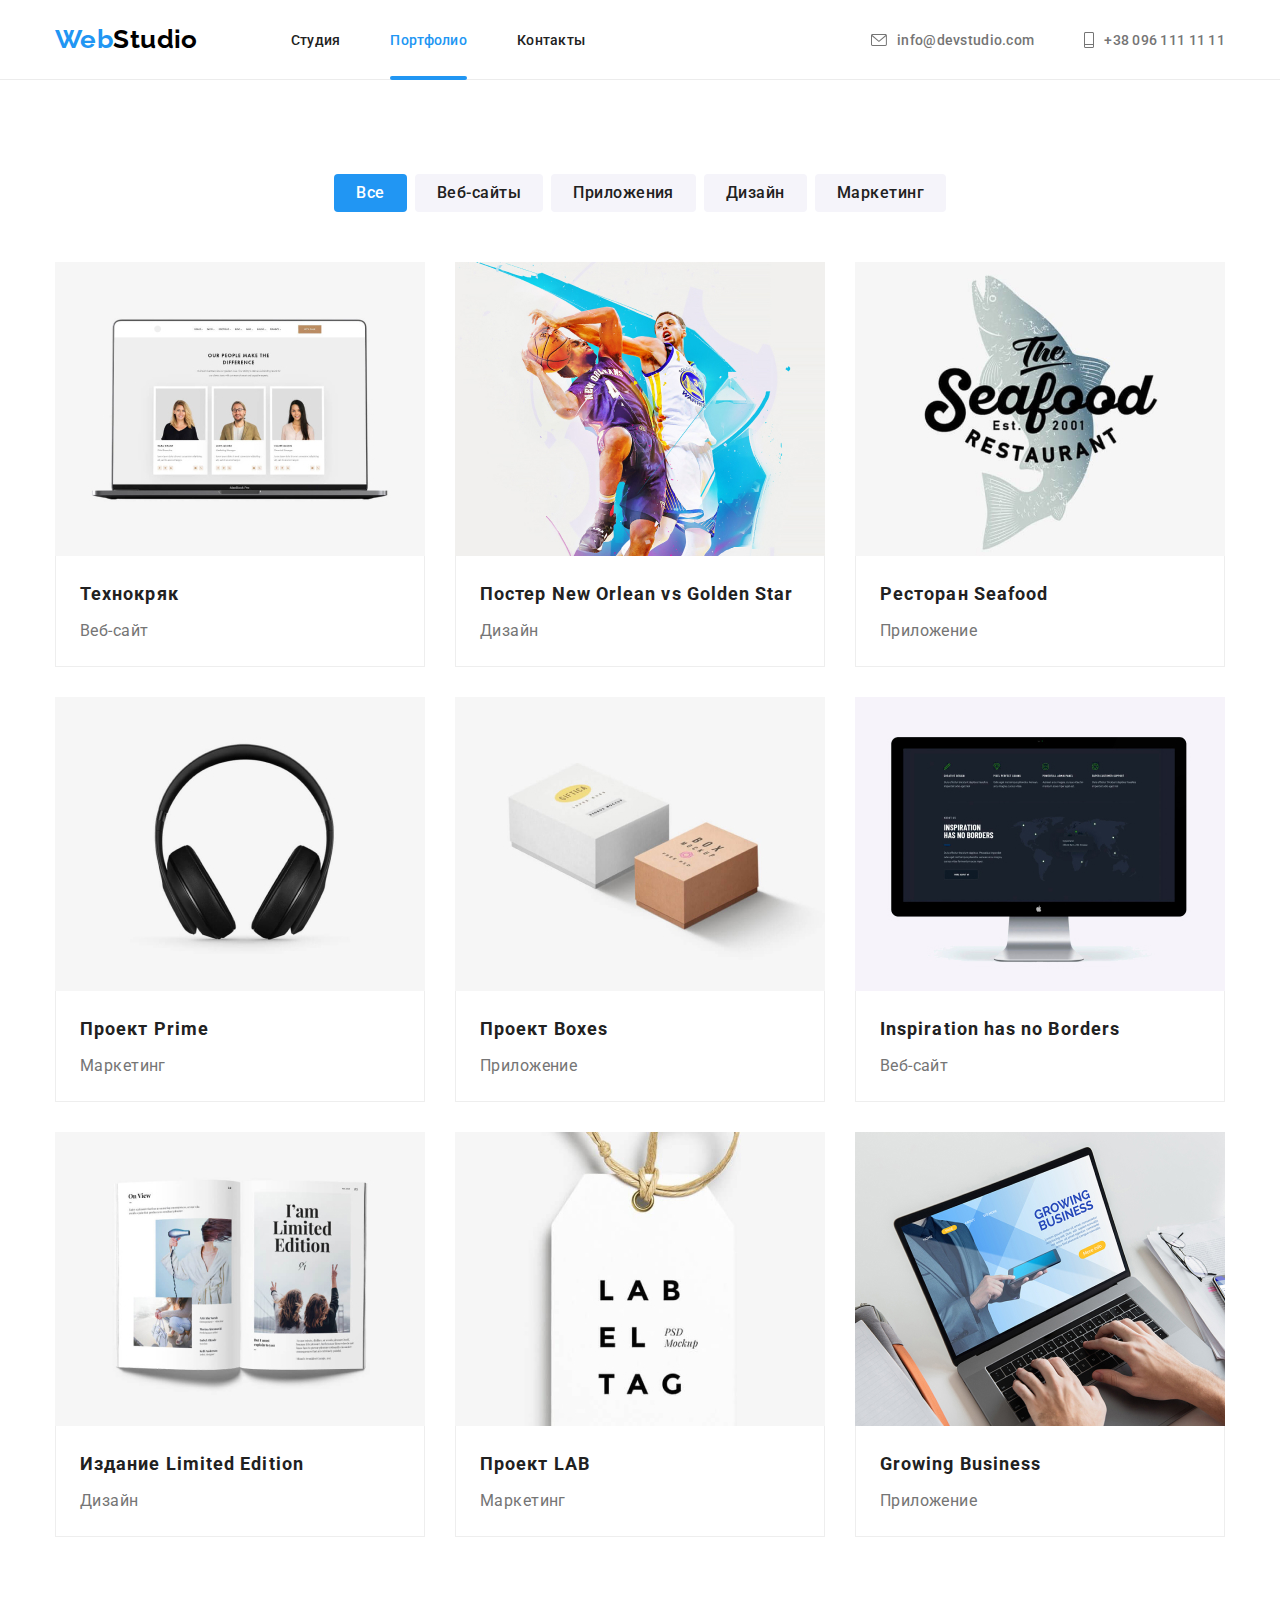
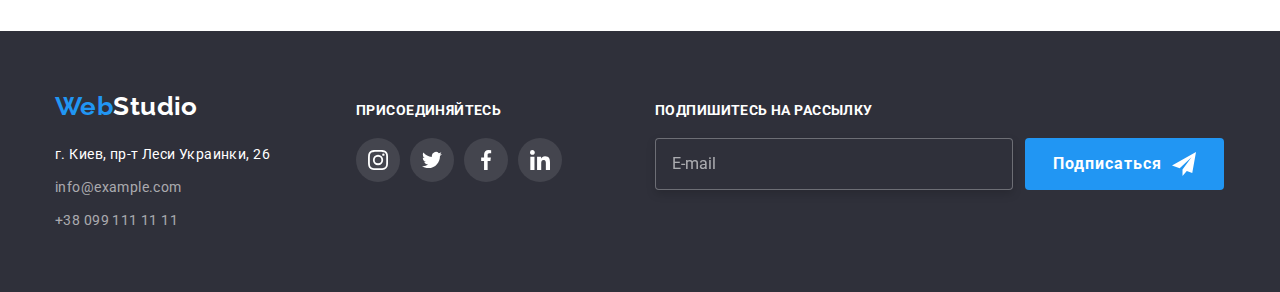
==== portfolio.html @ 7dca4e3a "основа ДЗ №8" ====
<!DOCTYPE html>
<html lang="ru">
  <head>
    <meta charset="UTF-8" />
    <meta name="viewport" content="width=device-width, initial-scale=1.0" />
    <title>Portfolio</title>
    <link rel="preconnect" href="https://fonts.gstatic.com" />
    <link
      href="https://fonts.googleapis.com/css2?family=Raleway:wght@700&family=Roboto:wght@400;500;700;900&display=swap"
      rel="stylesheet"
    />
    <link
      rel="stylesheet"
      href="https://cdnjs.cloudflare.com/ajax/libs/modern-normalize/1.0.0/modern-normalize.min.css"
    />
    <link rel="stylesheet" href="./css/portfolio.min.css" />
  </head>
  <body>
    <header class="header">
      <div class="container">
        <nav class="header__nav">
          <a href="./index.html" lang="en" class="logo header__logo">
            <span class="logo--accent">Web</span>Studio</a
          >

          <ul class="site-nav">
            <li class="site-nav__item">
              <a href="./index.html" class="site-nav__link">Студия</a>
            </li>
            <li class="site-nav__item">
              <a
                href="./portfolio.html"
                class="site-nav__link site-nav__link--active"
                >Портфолио</a
              >
            </li>
            <li class="site-nav__item">
              <a href="" class="site-nav__link">Контакты</a>
            </li>
          </ul>
        </nav>

        <ul class="auth-nav">
          <li class="auth-nav__item">
            <a href="mailto:info@devstudio.com" class="auth-nav__link">
              <svg
                width="16"
                height="12"
                class="header__icon"
                aria-label="envelope"
              >
                <use href="./icons/sprite.svg#envelope"></use>
              </svg>
              info@devstudio.com</a
            >
          </li>
          <li class="auth-nav__item">
            <a href="tel:+380961111111" class="auth-nav__link"
              ><svg
                width="10"
                height="16"
                class="header__icon"
                aria-label="smartphone"
              >
                <use href="./icons/sprite.svg#smartphone"></use>
              </svg>
              +38 096 111 11 11</a
            >
          </li>
        </ul>
      </div>
    </header>

    <main>
      <section class="section">
        <div class="container">
          <ul class="btn-filter__list">
            <li class="btn-filter__item">
              <button type="button" class="btn btn-filter btn--active">
                Все
              </button>
            </li>
            <li class="btn-filter__item">
              <button type="button" class="btn btn-filter">Веб-сайты</button>
            </li>
            <li class="btn-filter__item">
              <button type="button" class="btn btn-filter">Приложения</button>
            </li>
            <li class="btn-filter__item">
              <button type="button" class="btn btn-filter">Дизайн</button>
            </li>
            <li class="btn-filter__item">
              <button type="button" class="btn btn-filter">Маркетинг</button>
            </li>
          </ul>

          <h1 class="visually-hidden">Портфолио</h1>

          <ul class="card__list">
            <li class="card__item">
              <a href="" class="card__link">
                <div class="card__img">
                  <img
                    src="./images/project1.jpg"
                    alt="проект технокряк"
                    width="370"
                    height="294"
                  />
                  <p class="card__overlay">
                    Технокряк это современная площадка распространения
                    коронавируса. Компании используют эту платформу для
                    цифрового шпионажа и атак на защищённые сервера конкурентов.
                  </p>
                </div>
                <div class="card__content">
                  <h2 class="project-title">Технокряк</h2>
                  <p class="project-subtitle">Веб-сайт</p>
                </div>
              </a>
            </li>
            <li class="card__item">
              <a href="" class="card__link">
                <div class="card__img">
                  <img
                    src="./images/project2.jpg"
                    alt="проект Постер New Orlean vs Golden Star"
                    width="370"
                    height="294"
                  />
                  <p class="card__overlay">
                    Технокряк это современная площадка распространения
                    коронавируса. Компании используют эту платформу для
                    цифрового шпионажа и атак на защищённые сервера конкурентов.
                  </p>
                </div>
                <div class="card__content">
                  <h2 class="project-title">
                    Постер New Orlean vs Golden Star
                  </h2>
                  <p class="project-subtitle">Дизайн</p>
                </div>
              </a>
            </li>
            <li class="card__item">
              <a href="" class="card__link">
                <div class="card__img">
                  <img
                    src="./images/project3.jpg"
                    alt="проект Ресторан Seafood"
                    width="370"
                    height="294"
                  />
                  <p class="card__overlay">
                    Технокряк это современная площадка распространения
                    коронавируса. Компании используют эту платформу для
                    цифрового шпионажа и атак на защищённые сервера конкурентов.
                  </p>
                </div>
                <div class="card__content">
                  <h2 class="project-title">Ресторан Seafood</h2>
                  <p class="project-subtitle">Приложение</p>
                </div>
              </a>
            </li>
            <li class="card__item">
              <a href="" class="card__link">
                <div class="card__img">
                  <img
                    src="./images/project4.jpg"
                    alt="проект Проект Prime"
                    width="370"
                    height="294"
                  />
                  <p class="card__overlay">
                    Технокряк это современная площадка распространения
                    коронавируса. Компании используют эту платформу для
                    цифрового шпионажа и атак на защищённые сервера конкурентов.
                  </p>
                </div>
                <div class="card__content">
                  <h2 class="project-title">Проект Prime</h2>
                  <p class="project-subtitle">Маркетинг</p>
                </div>
              </a>
            </li>
            <li class="card__item">
              <a href="" class="card__link">
                <div class="card__img">
                  <img
                    src="./images/project5.jpg"
                    alt="проект Проект Boxes"
                    width="370"
                    height="294"
                  />
                  <p class="card__overlay">
                    Технокряк это современная площадка распространения
                    коронавируса. Компании используют эту платформу для
                    цифрового шпионажа и атак на защищённые сервера конкурентов.
                  </p>
                </div>
                <div class="card__content">
                  <h2 class="project-title">Проект Boxes</h2>
                  <p class="project-subtitle">Приложение</p>
                </div>
              </a>
            </li>
            <li class="card__item">
              <a href="" class="card__link">
                <div class="card__img">
                  <img
                    src="./images/project6.jpg"
                    alt="проект Inspiration has no Borders"
                    width="370"
                    height="294"
                  />
                  <p class="card__overlay">
                    Технокряк это современная площадка распространения
                    коронавируса. Компании используют эту платформу для
                    цифрового шпионажа и атак на защищённые сервера конкурентов.
                  </p>
                </div>
                <div class="card__content">
                  <h2 class="project-title">Inspiration has no Borders</h2>
                  <p class="project-subtitle">Веб-сайт</p>
                </div>
              </a>
            </li>
            <li class="card__item">
              <a href="" class="card__link">
                <div class="card__img">
                  <img
                    src="./images/project7.jpg"
                    alt="проект Издание Limited Edition"
                    width="370"
                    height="294"
                  />
                  <p class="card__overlay">
                    Технокряк это современная площадка распространения
                    коронавируса. Компании используют эту платформу для
                    цифрового шпионажа и атак на защищённые сервера конкурентов.
                  </p>
                </div>
                <div class="card__content">
                  <h2 class="project-title">Издание Limited Edition</h2>
                  <p class="project-subtitle">Дизайн</p>
                </div>
              </a>
            </li>
            <li class="card__item">
              <a href="" class="card__link">
                <div class="card__img">
                  <img
                    src="./images/project8.jpg"
                    alt="проект Проект LAB"
                    width="370"
                    height="294"
                  />
                  <p class="card__overlay">
                    Технокряк это современная площадка распространения
                    коронавируса. Компании используют эту платформу для
                    цифрового шпионажа и атак на защищённые сервера конкурентов.
                  </p>
                </div>
                <div class="card__content">
                  <h2 class="project-title">Проект LAB</h2>
                  <p class="project-subtitle">Маркетинг</p>
                </div>
              </a>
            </li>
            <li class="card__item">
              <a href="" class="card__link">
                <div class="card__img">
                  <img
                    src="./images/project9.jpg"
                    alt="проект Growing Business"
                    width="370"
                    height="294"
                  />
                  <p class="card__overlay">
                    Технокряк это современная площадка распространения
                    коронавируса. Компании используют эту платформу для
                    цифрового шпионажа и атак на защищённые сервера конкурентов.
                  </p>
                </div>
                <div class="card__content">
                  <h2 class="project-title">Growing Business</h2>
                  <p class="project-subtitle">Приложение</p>
                </div>
              </a>
            </li>
          </ul>
        </div>
      </section>
    </main>

    <footer class="footer">
      <div class="container">
        <div class="footer__address">
          <a href="./index.html" class="logo footer__logo"
            ><span class="logo--accent">Web</span>Studio</a
          >

          <address class="address">
            <ul class="address__list">
              <li class="address__item">
                <a
                  href="https://goo.gl/maps/oSqtVdrNRLuUKtEEA"
                  class="address__link"
                >
                  г. Киев, пр-т Леси Украинки, 26
                </a>
              </li>
              <li class="address__item">
                <a href="mailto:info@example.com" class="contact__link"
                  >info@example.com</a
                >
              </li>
              <li class="address__item">
                <a href="tel:+380991111111" class="contact__link"
                  >+38 099 111 11 11</a
                >
              </li>
            </ul>
          </address>
        </div>

        <div class="footer__social">
          <b class="social__title">присоединяйтесь</b>
          <ul class="social">
            <li class="social__item">
              <a href="" class="social__link">
                <svg
                  class="social__icon"
                  width="20"
                  height="20"
                  aria-label="instagram"
                >
                  <use href="./icons/sprite.svg#instagram"></use>
                </svg>
              </a>
            </li>
            <li class="social__item">
              <a href="" class="social__link">
                <svg
                  class="social__icon"
                  width="20"
                  height="20"
                  aria-label="twitter"
                >
                  <use href="./icons/sprite.svg#twitter"></use>
                </svg>
              </a>
            </li>
            <li class="social__item">
              <a href="" class="social__link">
                <svg
                  class="social__icon"
                  width="20"
                  height="20"
                  aria-label="facebook"
                >
                  <use href="./icons/sprite.svg#facebook"></use>
                </svg>
              </a>
            </li>
            <li class="social__item">
              <a href="" class="social__link">
                <svg
                  class="social__icon"
                  width="20"
                  height="20"
                  aria-label="linkedin"
                >
                  <use href="./icons/sprite.svg#linkedin"></use>
                </svg>
              </a>
            </li>
          </ul>
        </div>

        <div class="subscribe">
          <b class="social__title">подпишитесь на рассылку</b>
          <form class="subscribe__form">
            <input
              type="text"
              name="email"
              placeholder="E-mail"
              class="subscribe__input"
            />
            <button type="submit" class="btn subscribe__btn">
              Подписаться
              <svg
                class="send-icon"
                width="24"
                height="24"
                aria-label="subscribe-button"
              >
                <use href="./icons/sprite.svg#send"></use>
              </svg>
            </button>
          </form>
        </div>
      </div>
    </footer>
  </body>
</html>
---- css/portfolio.min.css ----
:root{--primary-text-color: #212121;--secondary-text-color: #757575;--accent-color: #2196f3;--primary-bg-color: #ffffff;--secondary-bg-color: rgb(47, 48, 58);--secondary-bg-color-opas: rgba(47, 48, 58, 0.8);--third-bg-color: #f5f4fa;--icon-color: #afb1b8;--timing-function: cubic-bezier(0.4, 0, 0.2, 1);--main-font: "Roboto", sans-serif;--secondary-font: "Raleway", sans-serif}.visually-hidden{position:absolute;width:1px;height:1px;margin:-1px;border:0;padding:0;white-space:nowrap;-webkit-clip-path:inset(100%);clip-path:inset(100%);clip:rect(0 0 0 0);overflow:hidden}*,*::before,*::after{-webkit-box-sizing:border-box;box-sizing:border-box}h1,h2,h3,h4,h5,h6,ul,ol,li,p,img,a,button,input,textarea{margin:0;padding:0}a{text-decoration:none;color:var(--primary-text-color)}ul,ol{list-style:none}img{display:block;max-width:100%;height:auto}body{padding-top:80px;background-color:var(--primary-bg-color);color:var(--primary-text-color);font-family:var(--main-font);font-size:14px;font-weight:500;line-height:16px;letter-spacing:0.03em}.container{width:1200px;margin:0 auto;padding:0 15px}.header{position:fixed;top:0;left:0;width:100%;background-color:var(--primary-bg-color);z-index:1}.header::before{position:absolute;content:"";bottom:0;left:0;width:100%;height:1px;background-color:#ececec}.header .container{display:-webkit-box;display:-ms-flexbox;display:flex;-webkit-box-align:center;-ms-flex-align:center;align-items:center}.header__nav{display:-webkit-box;display:-ms-flexbox;display:flex;-webkit-box-align:center;-ms-flex-align:center;align-items:center}.header__icon{margin-right:10px;fill:currentColor}.site-nav{display:-webkit-box;display:-ms-flexbox;display:flex;letter-spacing:0.02em}.site-nav__item:not(:last-child){margin-right:50px}.site-nav__link{display:block;padding-top:32px;padding-bottom:32px;-webkit-transition:color 250ms var(--timing-function);transition:color 250ms var(--timing-function)}.site-nav__link--active{position:relative;color:var(--accent-color)}.site-nav__link--active::after{content:"";position:absolute;bottom:0;left:0;width:100%;height:4px;border-radius:2px;background-color:var(--accent-color)}.site-nav__link:hover,.site-nav__link:focus{color:var(--accent-color)}.auth-nav{display:-webkit-box;display:-ms-flexbox;display:flex;margin-left:auto;letter-spacing:0.02em}.auth-nav__item:not(:last-child){margin-right:50px}.auth-nav__link{display:-webkit-box;display:-ms-flexbox;display:flex;-webkit-box-align:center;-ms-flex-align:center;align-items:center;padding-top:32px;padding-bottom:32px;color:var(--secondary-text-color);-webkit-transition:color 250ms var(--timing-function);transition:color 250ms var(--timing-function)}.auth-nav__link:hover,.auth-nav__link:focus{color:var(--accent-color)}.card__list{display:-webkit-box;display:-ms-flexbox;display:flex;-ms-flex-wrap:wrap;flex-wrap:wrap;margin-top:-30px;margin-left:-30px}.card__item{-ms-flex-preferred-size:calc((100% / 3 - 30px));flex-basis:calc((100% / 3 - 30px));margin-top:30px;margin-left:30px}.card__link{display:block;-webkit-transition-property:opacity, -webkit-box-shadow, -webkit-transform;transition-property:opacity, -webkit-box-shadow, -webkit-transform;transition-property:box-shadow, transform, opacity;transition-property:box-shadow, transform, opacity, -webkit-box-shadow, -webkit-transform;-webkit-transition-duration:250ms;transition-duration:250ms;-webkit-transition-timing-function:var(--timing-function);transition-timing-function:var(--timing-function)}.card__link:hover .card__overlay,.card__link:focus .card__overlay{-webkit-box-shadow:0px 1px 1px rgba(0,0,0,0.12),0px 4px 4px rgba(0,0,0,0.06),1px 4px 6px rgba(0,0,0,0.16);box-shadow:0px 1px 1px rgba(0,0,0,0.12),0px 4px 4px rgba(0,0,0,0.06),1px 4px 6px rgba(0,0,0,0.16);opacity:1;-webkit-transform:translateY(0);transform:translateY(0)}.card__img{position:relative;overflow:hidden}.card__overlay{position:absolute;top:0;left:0;width:100%;height:100%;padding:63px 24px;font-size:18px;font-weight:400;line-height:28px;letter-spacing:0.03em;color:var(--primary-bg-color);background-color:rgba(33,150,243,0.9);opacity:0;-webkit-transform:translateY(100%);transform:translateY(100%);-webkit-transition-property:opacity, -webkit-transform;transition-property:opacity, -webkit-transform;transition-property:transform, opacity;transition-property:transform, opacity, -webkit-transform;-webkit-transition-duration:250ms;transition-duration:250ms;-webkit-transition-timing-function:var(--timing-function);transition-timing-function:var(--timing-function)}.card__content{padding:20px 24px;border-right:1px solid #eeeeee;border-bottom:1px solid #eeeeee;border-left:1px solid #eeeeee}.project-title{margin-bottom:4px;font-size:18px;font-weight:700;line-height:36px;letter-spacing:0.06em}.project-subtitle{font-size:16px;font-weight:400;line-height:30px;color:var(--secondary-text-color)}.footer{padding:60px 0;background-color:var(--secondary-bg-color)}.footer .container{display:-webkit-box;display:-ms-flexbox;display:flex;-webkit-box-align:baseline;-ms-flex-align:baseline;align-items:baseline}.footer__address{width:231px;margin-right:70px}.footer__social{width:206px;margin-right:93px}.address{font-style:inherit;font-size:14px;font-weight:400;line-height:24px;letter-spacing:0.03em}.address__item:not(:last-child){margin-bottom:9px}.address__link:first-child{color:var(--primary-bg-color);-webkit-transition:color 250ms var(--timing-function);transition:color 250ms var(--timing-function)}.address__link:hover,.address__link:focus{color:var(--accent-color)}.contact__link{color:rgba(255,255,255,0.6);-webkit-transition-property:color 250ms var(--timing-function);transition-property:color 250ms var(--timing-function)}.contact__link:hover,.contact__link:focus{color:var(--accent-color)}.subscribe__form{display:-webkit-box;display:-ms-flexbox;display:flex}.subscribe__input{width:358px;padding:15px 16px;margin-right:12px;border-radius:4px;color:rgba(255,255,255,0.6);background-color:var(--secondary-bg-color);border:1px solid rgba(255,255,255,0.3);-webkit-filter:drop-shadow(0px 4px 4px rgba(0,0,0,0.15));filter:drop-shadow(0px 4px 4px rgba(0,0,0,0.15));font-size:16px;font-weight:400;line-height:20px}.subscribe__input::-webkit-input-placeholder{color:rgba(255,255,255,0.6)}.subscribe__input:-ms-input-placeholder{color:rgba(255,255,255,0.6)}.subscribe__input::-ms-input-placeholder{color:rgba(255,255,255,0.6)}.subscribe__input::placeholder{color:rgba(255,255,255,0.6)}.subscribe__input:focus{border:1px solid var(--accent-color)}.subscribe__btn .send-icon{margin-left:10px;fill:var(--primary-bg-color)}.logo{padding-top:24px;padding-bottom:25px;color:#000000;font-family:var(--secondary-font);font-size:26px;font-weight:700;line-height:31px}.logo--accent{color:var(--accent-color)}.header__logo{margin-right:93px}.footer__logo{display:inline-block;padding-top:0;padding-bottom:0;margin-bottom:20px;color:var(--primary-bg-color)}.section{padding-top:94px;padding-bottom:94px}.section:nth-child(2){padding-bottom:0}.btn{min-width:73px;padding:10px 32px;border:none;border-radius:4px;color:var(--primary-bg-color);background-color:var(--accent-color);font-family:inherit;font-size:16px;font-weight:700;line-height:30px;letter-spacing:0.06em;text-align:center;cursor:pointer}.btn-filter{text-decoration:none;padding:6px 22px;color:var(--primary-text-color);background-color:var(--third-bg-color);font-size:16px;font-weight:500;line-height:26px;letter-spacing:0.03em;-webkit-transition:color 250ms var(--timing-function),background-color 250ms var(--timing-function);transition:color 250ms var(--timing-function),background-color 250ms var(--timing-function)}.btn-filter__list{display:-webkit-box;display:-ms-flexbox;display:flex;-webkit-box-pack:center;-ms-flex-pack:center;justify-content:center;-webkit-box-align:center;-ms-flex-align:center;align-items:center;margin-bottom:50px}.btn-filter__item:not(:last-child){margin-right:8px}.btn:hover,.btn:focus{background-color:var(--accent-color);color:var(--primary-bg-color);-webkit-box-shadow:0px 3px 1px rgba(0,0,0,0.1),0px 1px 2px rgba(0,0,0,0.08),0px 2px 2px rgba(0,0,0,0.12);box-shadow:0px 3px 1px rgba(0,0,0,0.1),0px 1px 2px rgba(0,0,0,0.08),0px 2px 2px rgba(0,0,0,0.12);-webkit-transition:color 250ms var(--timing-function),background-color 250ms var(--timing-function),-webkit-box-shadow 250ms var(--timing-function);transition:color 250ms var(--timing-function),background-color 250ms var(--timing-function),-webkit-box-shadow 250ms var(--timing-function);transition:color 250ms var(--timing-function),background-color 250ms var(--timing-function),box-shadow 250ms var(--timing-function);transition:color 250ms var(--timing-function),background-color 250ms var(--timing-function),box-shadow 250ms var(--timing-function),-webkit-box-shadow 250ms var(--timing-function)}.btn--active{background-color:var(--accent-color);color:var(--primary-bg-color)}.subscribe__btn{display:-webkit-box;display:-ms-flexbox;display:flex;-webkit-box-align:center;-ms-flex-align:center;align-items:center;padding:10px 28px}.social{display:-webkit-box;display:-ms-flexbox;display:flex;-webkit-box-pack:justify;-ms-flex-pack:justify;justify-content:space-between}.social__title{display:inline-block;margin-bottom:20px;color:var(--primary-bg-color);text-transform:uppercase}.social__link{display:-webkit-box;display:-ms-flexbox;display:flex;-webkit-box-pack:center;-ms-flex-pack:center;justify-content:center;-webkit-box-align:center;-ms-flex-align:center;align-items:center;width:44px;height:44px;border-radius:50%;color:var(--icon-color);-webkit-transition:color 250ms var(--timing-function),background-color 250ms var(--timing-function);transition:color 250ms var(--timing-function),background-color 250ms var(--timing-function)}.footer .social__link{background-color:rgba(255,255,255,0.1);color:var(--primary-bg-color)}.social__link:hover,.social__link:focus{background-color:var(--accent-color);color:var(--primary-bg-color);cursor:pointer}.social__icon{fill:currentColor}.section__title{margin-bottom:50px;font-size:36px;font-weight:700;line-height:42px;text-align:center}
/*# sourceMappingURL=portfolio.min.css.map */
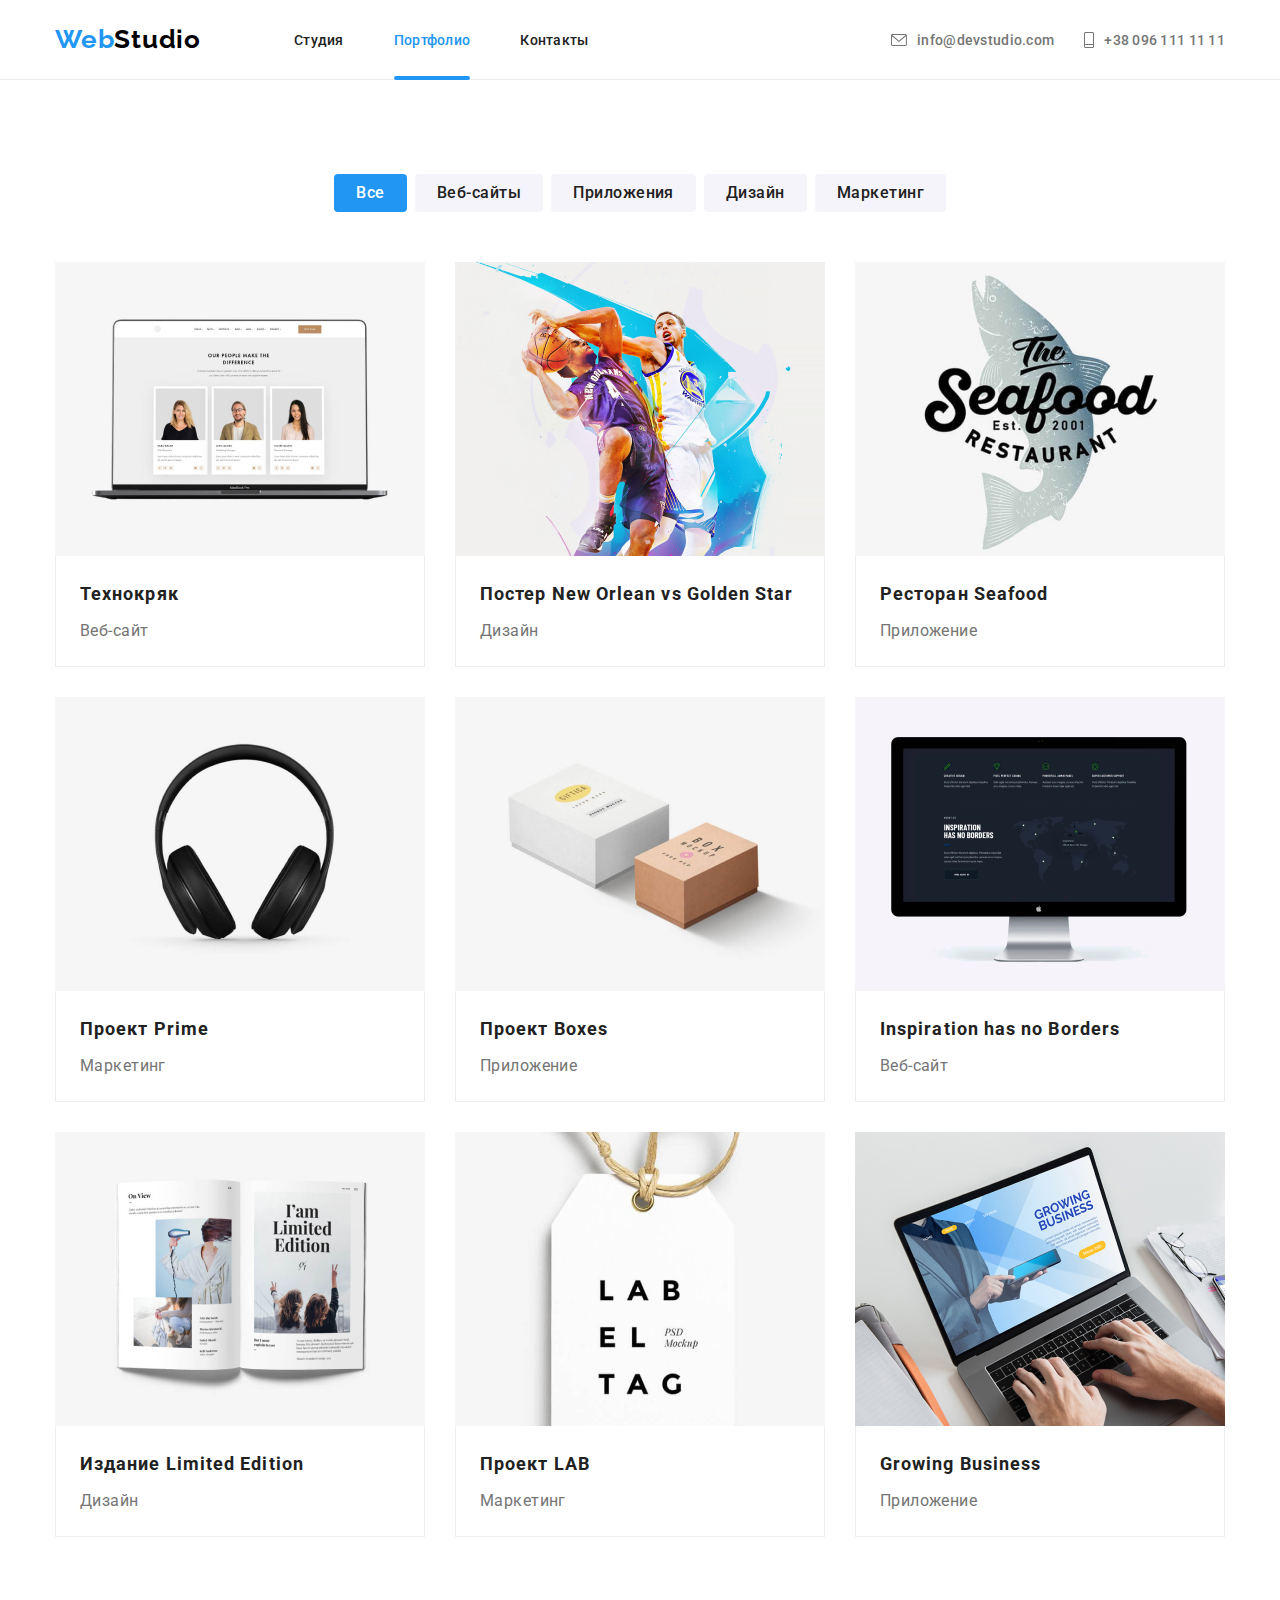
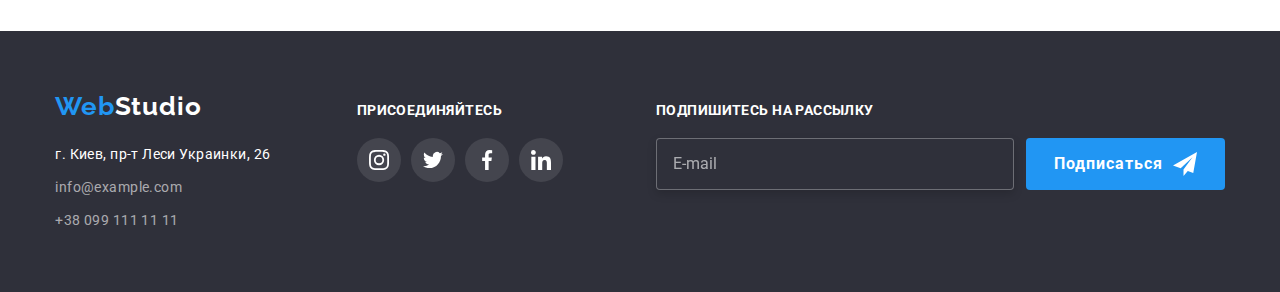
==== commit 41f0ec60: "cards: mobile, tablet" ====
--- a/portfolio.html
+++ b/portfolio.html
@@ -22,52 +22,73 @@
           <a href="./index.html" lang="en" class="logo header__logo">
             <span class="logo--accent">Web</span>Studio</a
           >
-
-          <ul class="site-nav">
-            <li class="site-nav__item">
-              <a href="./index.html" class="site-nav__link">Студия</a>
-            </li>
-            <li class="site-nav__item">
-              <a
-                href="./portfolio.html"
-                class="site-nav__link site-nav__link--active"
-                >Портфолио</a
-              >
-            </li>
-            <li class="site-nav__item">
-              <a href="" class="site-nav__link">Контакты</a>
-            </li>
-          </ul>
+          <button
+            type="button"
+            class="menu-button"
+            aria-expanded="false"
+            aria-controls="menu-container"
+            data-menu-button
+          >
+            <svg
+              width="40"
+              height="40"
+              aria-label="переключатель мобильного меню"
+            >
+              <use
+                class="icon-menu-close"
+                href="./icons/sprite.svg#close-menu"
+              ></use>
+              <use class="icon-menu" href="./icons/sprite.svg#menu"></use>
+            </svg>
+          </button>
+
+          <div class="menu-container" id="menu-container" data-menu>
+            <ul class="site-nav">
+              <li class="site-nav__item">
+                <a href="./index.html" class="site-nav__link">Студия</a>
+              </li>
+              <li class="site-nav__item">
+                <a
+                  href="./portfolio.html"
+                  class="site-nav__link site-nav__link--active"
+                  >Портфолио</a
+                >
+              </li>
+              <li class="site-nav__item">
+                <a href="" class="site-nav__link">Контакты</a>
+              </li>
+            </ul>
+
+            <ul class="auth-nav">
+              <li class="auth-nav__item">
+                <a href="mailto:info@devstudio.com" class="auth-nav__link">
+                  <svg
+                    width="16"
+                    height="12"
+                    class="header__icon"
+                    aria-label="envelope"
+                  >
+                    <use href="./icons/sprite.svg#envelope"></use>
+                  </svg>
+                  info@devstudio.com</a
+                >
+              </li>
+              <li class="auth-nav__item">
+                <a href="tel:+380961111111" class="auth-nav__link"
+                  ><svg
+                    width="10"
+                    height="16"
+                    class="header__icon"
+                    aria-label="smartphone"
+                  >
+                    <use href="./icons/sprite.svg#smartphone"></use>
+                  </svg>
+                  +38 096 111 11 11</a
+                >
+              </li>
+            </ul>
+          </div>
         </nav>
-
-        <ul class="auth-nav">
-          <li class="auth-nav__item">
-            <a href="mailto:info@devstudio.com" class="auth-nav__link">
-              <svg
-                width="16"
-                height="12"
-                class="header__icon"
-                aria-label="envelope"
-              >
-                <use href="./icons/sprite.svg#envelope"></use>
-              </svg>
-              info@devstudio.com</a
-            >
-          </li>
-          <li class="auth-nav__item">
-            <a href="tel:+380961111111" class="auth-nav__link"
-              ><svg
-                width="10"
-                height="16"
-                class="header__icon"
-                aria-label="smartphone"
-              >
-                <use href="./icons/sprite.svg#smartphone"></use>
-              </svg>
-              +38 096 111 11 11</a
-            >
-          </li>
-        </ul>
       </div>
     </header>
 
@@ -103,18 +124,18 @@
                   <img
                     src="./images/project1.jpg"
                     alt="проект технокряк"
-                    width="370"
-                    height="294"
-                  />
-                  <p class="card__overlay">
-                    Технокряк это современная площадка распространения
-                    коронавируса. Компании используют эту платформу для
-                    цифрового шпионажа и атак на защищённые сервера конкурентов.
-                  </p>
-                </div>
-                <div class="card__content">
-                  <h2 class="project-title">Технокряк</h2>
-                  <p class="project-subtitle">Веб-сайт</p>
+                    width="450"
+                    height="294"
+                  />
+                  <p class="card__overlay">
+                    Технокряк это современная площадка распространения
+                    коронавируса. Компании используют эту платформу для
+                    цифрового шпионажа и атак на защищённые сервера конкурентов.
+                  </p>
+                </div>
+                <div class="card__content">
+                  <h2 class="card__title">Технокряк</h2>
+                  <p class="card__subtitle">Веб-сайт</p>
                 </div>
               </a>
             </li>
@@ -124,20 +145,18 @@
                   <img
                     src="./images/project2.jpg"
                     alt="проект Постер New Orlean vs Golden Star"
-                    width="370"
-                    height="294"
-                  />
-                  <p class="card__overlay">
-                    Технокряк это современная площадка распространения
-                    коронавируса. Компании используют эту платформу для
-                    цифрового шпионажа и атак на защищённые сервера конкурентов.
-                  </p>
-                </div>
-                <div class="card__content">
-                  <h2 class="project-title">
-                    Постер New Orlean vs Golden Star
-                  </h2>
-                  <p class="project-subtitle">Дизайн</p>
+                    width="450"
+                    height="294"
+                  />
+                  <p class="card__overlay">
+                    Технокряк это современная площадка распространения
+                    коронавируса. Компании используют эту платформу для
+                    цифрового шпионажа и атак на защищённые сервера конкурентов.
+                  </p>
+                </div>
+                <div class="card__content">
+                  <h2 class="card__title">Постер New Orlean vs Golden Star</h2>
+                  <p class="card__subtitle">Дизайн</p>
                 </div>
               </a>
             </li>
@@ -147,18 +166,18 @@
                   <img
                     src="./images/project3.jpg"
                     alt="проект Ресторан Seafood"
-                    width="370"
-                    height="294"
-                  />
-                  <p class="card__overlay">
-                    Технокряк это современная площадка распространения
-                    коронавируса. Компании используют эту платформу для
-                    цифрового шпионажа и атак на защищённые сервера конкурентов.
-                  </p>
-                </div>
-                <div class="card__content">
-                  <h2 class="project-title">Ресторан Seafood</h2>
-                  <p class="project-subtitle">Приложение</p>
+                    width="450"
+                    height="294"
+                  />
+                  <p class="card__overlay">
+                    Технокряк это современная площадка распространения
+                    коронавируса. Компании используют эту платформу для
+                    цифрового шпионажа и атак на защищённые сервера конкурентов.
+                  </p>
+                </div>
+                <div class="card__content">
+                  <h2 class="card__title">Ресторан Seafood</h2>
+                  <p class="card__subtitle">Приложение</p>
                 </div>
               </a>
             </li>
@@ -168,18 +187,18 @@
                   <img
                     src="./images/project4.jpg"
                     alt="проект Проект Prime"
-                    width="370"
-                    height="294"
-                  />
-                  <p class="card__overlay">
-                    Технокряк это современная площадка распространения
-                    коронавируса. Компании используют эту платформу для
-                    цифрового шпионажа и атак на защищённые сервера конкурентов.
-                  </p>
-                </div>
-                <div class="card__content">
-                  <h2 class="project-title">Проект Prime</h2>
-                  <p class="project-subtitle">Маркетинг</p>
+                    width="450"
+                    height="294"
+                  />
+                  <p class="card__overlay">
+                    Технокряк это современная площадка распространения
+                    коронавируса. Компании используют эту платформу для
+                    цифрового шпионажа и атак на защищённые сервера конкурентов.
+                  </p>
+                </div>
+                <div class="card__content">
+                  <h2 class="card__title">Проект Prime</h2>
+                  <p class="card__subtitle">Маркетинг</p>
                 </div>
               </a>
             </li>
@@ -189,18 +208,18 @@
                   <img
                     src="./images/project5.jpg"
                     alt="проект Проект Boxes"
-                    width="370"
-                    height="294"
-                  />
-                  <p class="card__overlay">
-                    Технокряк это современная площадка распространения
-                    коронавируса. Компании используют эту платформу для
-                    цифрового шпионажа и атак на защищённые сервера конкурентов.
-                  </p>
-                </div>
-                <div class="card__content">
-                  <h2 class="project-title">Проект Boxes</h2>
-                  <p class="project-subtitle">Приложение</p>
+                    width="450"
+                    height="294"
+                  />
+                  <p class="card__overlay">
+                    Технокряк это современная площадка распространения
+                    коронавируса. Компании используют эту платформу для
+                    цифрового шпионажа и атак на защищённые сервера конкурентов.
+                  </p>
+                </div>
+                <div class="card__content">
+                  <h2 class="card__title">Проект Boxes</h2>
+                  <p class="card__subtitle">Приложение</p>
                 </div>
               </a>
             </li>
@@ -210,18 +229,18 @@
                   <img
                     src="./images/project6.jpg"
                     alt="проект Inspiration has no Borders"
-                    width="370"
-                    height="294"
-                  />
-                  <p class="card__overlay">
-                    Технокряк это современная площадка распространения
-                    коронавируса. Компании используют эту платформу для
-                    цифрового шпионажа и атак на защищённые сервера конкурентов.
-                  </p>
-                </div>
-                <div class="card__content">
-                  <h2 class="project-title">Inspiration has no Borders</h2>
-                  <p class="project-subtitle">Веб-сайт</p>
+                    width="450"
+                    height="294"
+                  />
+                  <p class="card__overlay">
+                    Технокряк это современная площадка распространения
+                    коронавируса. Компании используют эту платформу для
+                    цифрового шпионажа и атак на защищённые сервера конкурентов.
+                  </p>
+                </div>
+                <div class="card__content">
+                  <h2 class="card__title">Inspiration has no Borders</h2>
+                  <p class="card__subtitle">Веб-сайт</p>
                 </div>
               </a>
             </li>
@@ -231,18 +250,18 @@
                   <img
                     src="./images/project7.jpg"
                     alt="проект Издание Limited Edition"
-                    width="370"
-                    height="294"
-                  />
-                  <p class="card__overlay">
-                    Технокряк это современная площадка распространения
-                    коронавируса. Компании используют эту платформу для
-                    цифрового шпионажа и атак на защищённые сервера конкурентов.
-                  </p>
-                </div>
-                <div class="card__content">
-                  <h2 class="project-title">Издание Limited Edition</h2>
-                  <p class="project-subtitle">Дизайн</p>
+                    width="450"
+                    height="294"
+                  />
+                  <p class="card__overlay">
+                    Технокряк это современная площадка распространения
+                    коронавируса. Компании используют эту платформу для
+                    цифрового шпионажа и атак на защищённые сервера конкурентов.
+                  </p>
+                </div>
+                <div class="card__content">
+                  <h2 class="card__title">Издание Limited Edition</h2>
+                  <p class="card__subtitle">Дизайн</p>
                 </div>
               </a>
             </li>
@@ -252,18 +271,18 @@
                   <img
                     src="./images/project8.jpg"
                     alt="проект Проект LAB"
-                    width="370"
-                    height="294"
-                  />
-                  <p class="card__overlay">
-                    Технокряк это современная площадка распространения
-                    коронавируса. Компании используют эту платформу для
-                    цифрового шпионажа и атак на защищённые сервера конкурентов.
-                  </p>
-                </div>
-                <div class="card__content">
-                  <h2 class="project-title">Проект LAB</h2>
-                  <p class="project-subtitle">Маркетинг</p>
+                    width="450"
+                    height="294"
+                  />
+                  <p class="card__overlay">
+                    Технокряк это современная площадка распространения
+                    коронавируса. Компании используют эту платформу для
+                    цифрового шпионажа и атак на защищённые сервера конкурентов.
+                  </p>
+                </div>
+                <div class="card__content">
+                  <h2 class="card__title">Проект LAB</h2>
+                  <p class="card__subtitle">Маркетинг</p>
                 </div>
               </a>
             </li>
@@ -273,18 +292,18 @@
                   <img
                     src="./images/project9.jpg"
                     alt="проект Growing Business"
-                    width="370"
-                    height="294"
-                  />
-                  <p class="card__overlay">
-                    Технокряк это современная площадка распространения
-                    коронавируса. Компании используют эту платформу для
-                    цифрового шпионажа и атак на защищённые сервера конкурентов.
-                  </p>
-                </div>
-                <div class="card__content">
-                  <h2 class="project-title">Growing Business</h2>
-                  <p class="project-subtitle">Приложение</p>
+                    width="450"
+                    height="294"
+                  />
+                  <p class="card__overlay">
+                    Технокряк это современная площадка распространения
+                    коронавируса. Компании используют эту платформу для
+                    цифрового шпионажа и атак на защищённые сервера конкурентов.
+                  </p>
+                </div>
+                <div class="card__content">
+                  <h2 class="card__title">Growing Business</h2>
+                  <p class="card__subtitle">Приложение</p>
                 </div>
               </a>
             </li>
--- a/css/portfolio.min.css
+++ b/css/portfolio.min.css
@@ -1,2 +1,2 @@
-:root{--primary-text-color: #212121;--secondary-text-color: #757575;--accent-color: #2196f3;--primary-bg-color: #ffffff;--secondary-bg-color: rgb(47, 48, 58);--secondary-bg-color-opas: rgba(47, 48, 58, 0.8);--third-bg-color: #f5f4fa;--icon-color: #afb1b8;--timing-function: cubic-bezier(0.4, 0, 0.2, 1);--main-font: "Roboto", sans-serif;--secondary-font: "Raleway", sans-serif}.visually-hidden{position:absolute;width:1px;height:1px;margin:-1px;border:0;padding:0;white-space:nowrap;-webkit-clip-path:inset(100%);clip-path:inset(100%);clip:rect(0 0 0 0);overflow:hidden}*,*::before,*::after{-webkit-box-sizing:border-box;box-sizing:border-box}h1,h2,h3,h4,h5,h6,ul,ol,li,p,img,a,button,input,textarea{margin:0;padding:0}a{text-decoration:none;color:var(--primary-text-color)}ul,ol{list-style:none}img{display:block;max-width:100%;height:auto}body{padding-top:80px;background-color:var(--primary-bg-color);color:var(--primary-text-color);font-family:var(--main-font);font-size:14px;font-weight:500;line-height:16px;letter-spacing:0.03em}.container{width:1200px;margin:0 auto;padding:0 15px}.header{position:fixed;top:0;left:0;width:100%;background-color:var(--primary-bg-color);z-index:1}.header::before{position:absolute;content:"";bottom:0;left:0;width:100%;height:1px;background-color:#ececec}.header .container{display:-webkit-box;display:-ms-flexbox;display:flex;-webkit-box-align:center;-ms-flex-align:center;align-items:center}.header__nav{display:-webkit-box;display:-ms-flexbox;display:flex;-webkit-box-align:center;-ms-flex-align:center;align-items:center}.header__icon{margin-right:10px;fill:currentColor}.site-nav{display:-webkit-box;display:-ms-flexbox;display:flex;letter-spacing:0.02em}.site-nav__item:not(:last-child){margin-right:50px}.site-nav__link{display:block;padding-top:32px;padding-bottom:32px;-webkit-transition:color 250ms var(--timing-function);transition:color 250ms var(--timing-function)}.site-nav__link--active{position:relative;color:var(--accent-color)}.site-nav__link--active::after{content:"";position:absolute;bottom:0;left:0;width:100%;height:4px;border-radius:2px;background-color:var(--accent-color)}.site-nav__link:hover,.site-nav__link:focus{color:var(--accent-color)}.auth-nav{display:-webkit-box;display:-ms-flexbox;display:flex;margin-left:auto;letter-spacing:0.02em}.auth-nav__item:not(:last-child){margin-right:50px}.auth-nav__link{display:-webkit-box;display:-ms-flexbox;display:flex;-webkit-box-align:center;-ms-flex-align:center;align-items:center;padding-top:32px;padding-bottom:32px;color:var(--secondary-text-color);-webkit-transition:color 250ms var(--timing-function);transition:color 250ms var(--timing-function)}.auth-nav__link:hover,.auth-nav__link:focus{color:var(--accent-color)}.card__list{display:-webkit-box;display:-ms-flexbox;display:flex;-ms-flex-wrap:wrap;flex-wrap:wrap;margin-top:-30px;margin-left:-30px}.card__item{-ms-flex-preferred-size:calc((100% / 3 - 30px));flex-basis:calc((100% / 3 - 30px));margin-top:30px;margin-left:30px}.card__link{display:block;-webkit-transition-property:opacity, -webkit-box-shadow, -webkit-transform;transition-property:opacity, -webkit-box-shadow, -webkit-transform;transition-property:box-shadow, transform, opacity;transition-property:box-shadow, transform, opacity, -webkit-box-shadow, -webkit-transform;-webkit-transition-duration:250ms;transition-duration:250ms;-webkit-transition-timing-function:var(--timing-function);transition-timing-function:var(--timing-function)}.card__link:hover .card__overlay,.card__link:focus .card__overlay{-webkit-box-shadow:0px 1px 1px rgba(0,0,0,0.12),0px 4px 4px rgba(0,0,0,0.06),1px 4px 6px rgba(0,0,0,0.16);box-shadow:0px 1px 1px rgba(0,0,0,0.12),0px 4px 4px rgba(0,0,0,0.06),1px 4px 6px rgba(0,0,0,0.16);opacity:1;-webkit-transform:translateY(0);transform:translateY(0)}.card__img{position:relative;overflow:hidden}.card__overlay{position:absolute;top:0;left:0;width:100%;height:100%;padding:63px 24px;font-size:18px;font-weight:400;line-height:28px;letter-spacing:0.03em;color:var(--primary-bg-color);background-color:rgba(33,150,243,0.9);opacity:0;-webkit-transform:translateY(100%);transform:translateY(100%);-webkit-transition-property:opacity, -webkit-transform;transition-property:opacity, -webkit-transform;transition-property:transform, opacity;transition-property:transform, opacity, -webkit-transform;-webkit-transition-duration:250ms;transition-duration:250ms;-webkit-transition-timing-function:var(--timing-function);transition-timing-function:var(--timing-function)}.card__content{padding:20px 24px;border-right:1px solid #eeeeee;border-bottom:1px solid #eeeeee;border-left:1px solid #eeeeee}.project-title{margin-bottom:4px;font-size:18px;font-weight:700;line-height:36px;letter-spacing:0.06em}.project-subtitle{font-size:16px;font-weight:400;line-height:30px;color:var(--secondary-text-color)}.footer{padding:60px 0;background-color:var(--secondary-bg-color)}.footer .container{display:-webkit-box;display:-ms-flexbox;display:flex;-webkit-box-align:baseline;-ms-flex-align:baseline;align-items:baseline}.footer__address{width:231px;margin-right:70px}.footer__social{width:206px;margin-right:93px}.address{font-style:inherit;font-size:14px;font-weight:400;line-height:24px;letter-spacing:0.03em}.address__item:not(:last-child){margin-bottom:9px}.address__link:first-child{color:var(--primary-bg-color);-webkit-transition:color 250ms var(--timing-function);transition:color 250ms var(--timing-function)}.address__link:hover,.address__link:focus{color:var(--accent-color)}.contact__link{color:rgba(255,255,255,0.6);-webkit-transition-property:color 250ms var(--timing-function);transition-property:color 250ms var(--timing-function)}.contact__link:hover,.contact__link:focus{color:var(--accent-color)}.subscribe__form{display:-webkit-box;display:-ms-flexbox;display:flex}.subscribe__input{width:358px;padding:15px 16px;margin-right:12px;border-radius:4px;color:rgba(255,255,255,0.6);background-color:var(--secondary-bg-color);border:1px solid rgba(255,255,255,0.3);-webkit-filter:drop-shadow(0px 4px 4px rgba(0,0,0,0.15));filter:drop-shadow(0px 4px 4px rgba(0,0,0,0.15));font-size:16px;font-weight:400;line-height:20px}.subscribe__input::-webkit-input-placeholder{color:rgba(255,255,255,0.6)}.subscribe__input:-ms-input-placeholder{color:rgba(255,255,255,0.6)}.subscribe__input::-ms-input-placeholder{color:rgba(255,255,255,0.6)}.subscribe__input::placeholder{color:rgba(255,255,255,0.6)}.subscribe__input:focus{border:1px solid var(--accent-color)}.subscribe__btn .send-icon{margin-left:10px;fill:var(--primary-bg-color)}.logo{padding-top:24px;padding-bottom:25px;color:#000000;font-family:var(--secondary-font);font-size:26px;font-weight:700;line-height:31px}.logo--accent{color:var(--accent-color)}.header__logo{margin-right:93px}.footer__logo{display:inline-block;padding-top:0;padding-bottom:0;margin-bottom:20px;color:var(--primary-bg-color)}.section{padding-top:94px;padding-bottom:94px}.section:nth-child(2){padding-bottom:0}.btn{min-width:73px;padding:10px 32px;border:none;border-radius:4px;color:var(--primary-bg-color);background-color:var(--accent-color);font-family:inherit;font-size:16px;font-weight:700;line-height:30px;letter-spacing:0.06em;text-align:center;cursor:pointer}.btn-filter{text-decoration:none;padding:6px 22px;color:var(--primary-text-color);background-color:var(--third-bg-color);font-size:16px;font-weight:500;line-height:26px;letter-spacing:0.03em;-webkit-transition:color 250ms var(--timing-function),background-color 250ms var(--timing-function);transition:color 250ms var(--timing-function),background-color 250ms var(--timing-function)}.btn-filter__list{display:-webkit-box;display:-ms-flexbox;display:flex;-webkit-box-pack:center;-ms-flex-pack:center;justify-content:center;-webkit-box-align:center;-ms-flex-align:center;align-items:center;margin-bottom:50px}.btn-filter__item:not(:last-child){margin-right:8px}.btn:hover,.btn:focus{background-color:var(--accent-color);color:var(--primary-bg-color);-webkit-box-shadow:0px 3px 1px rgba(0,0,0,0.1),0px 1px 2px rgba(0,0,0,0.08),0px 2px 2px rgba(0,0,0,0.12);box-shadow:0px 3px 1px rgba(0,0,0,0.1),0px 1px 2px rgba(0,0,0,0.08),0px 2px 2px rgba(0,0,0,0.12);-webkit-transition:color 250ms var(--timing-function),background-color 250ms var(--timing-function),-webkit-box-shadow 250ms var(--timing-function);transition:color 250ms var(--timing-function),background-color 250ms var(--timing-function),-webkit-box-shadow 250ms var(--timing-function);transition:color 250ms var(--timing-function),background-color 250ms var(--timing-function),box-shadow 250ms var(--timing-function);transition:color 250ms var(--timing-function),background-color 250ms var(--timing-function),box-shadow 250ms var(--timing-function),-webkit-box-shadow 250ms var(--timing-function)}.btn--active{background-color:var(--accent-color);color:var(--primary-bg-color)}.subscribe__btn{display:-webkit-box;display:-ms-flexbox;display:flex;-webkit-box-align:center;-ms-flex-align:center;align-items:center;padding:10px 28px}.social{display:-webkit-box;display:-ms-flexbox;display:flex;-webkit-box-pack:justify;-ms-flex-pack:justify;justify-content:space-between}.social__title{display:inline-block;margin-bottom:20px;color:var(--primary-bg-color);text-transform:uppercase}.social__link{display:-webkit-box;display:-ms-flexbox;display:flex;-webkit-box-pack:center;-ms-flex-pack:center;justify-content:center;-webkit-box-align:center;-ms-flex-align:center;align-items:center;width:44px;height:44px;border-radius:50%;color:var(--icon-color);-webkit-transition:color 250ms var(--timing-function),background-color 250ms var(--timing-function);transition:color 250ms var(--timing-function),background-color 250ms var(--timing-function)}.footer .social__link{background-color:rgba(255,255,255,0.1);color:var(--primary-bg-color)}.social__link:hover,.social__link:focus{background-color:var(--accent-color);color:var(--primary-bg-color);cursor:pointer}.social__icon{fill:currentColor}.section__title{margin-bottom:50px;font-size:36px;font-weight:700;line-height:42px;text-align:center}
+:root{--primary-text-color: #212121;--secondary-text-color: #757575;--accent-color: #2196f3;--primary-bg-color: #ffffff;--secondary-bg-color: rgb(47, 48, 58);--secondary-bg-color-opas: rgba(47, 48, 58, 0.8);--third-bg-color: #f5f4fa;--header-line: #ececec;--icon-color: #afb1b8;--timing-function: cubic-bezier(0.4, 0, 0.2, 1);--main-font: "Roboto", sans-serif;--secondary-font: "Raleway", sans-serif}.visually-hidden{position:absolute;width:1px;height:1px;margin:-1px;border:0;padding:0;white-space:nowrap;-webkit-clip-path:inset(100%);clip-path:inset(100%);clip:rect(0 0 0 0);overflow:hidden}*,*::before,*::after{-webkit-box-sizing:border-box;box-sizing:border-box}h1,h2,h3,h4,h5,h6,ul,ol,li,p,img,a,button,input,textarea{margin:0;padding:0}a{text-decoration:none;color:var(--primary-text-color)}ul,ol{list-style:none}img{display:block;max-width:100%;height:auto}body{padding-top:80px;background-color:var(--primary-bg-color);color:var(--primary-text-color);font-family:var(--main-font);font-size:14px;font-weight:500;line-height:16px;letter-spacing:0.03em}body.modal-open{overflow:hidden}.container{padding:0 15px;margin:0 auto}@media screen and (min-width: 480px){.container{width:480px}.works .container{display:none}}@media screen and (min-width: 768px){.container{width:768px}.footer .container{display:-webkit-box;display:-ms-flexbox;display:flex;-webkit-box-pack:start;-ms-flex-pack:start;justify-content:flex-start;-webkit-box-align:baseline;-ms-flex-align:baseline;align-items:baseline;-ms-flex-wrap:wrap;flex-wrap:wrap}}@media screen and (min-width: 1200px){.container{width:1200px}.works .container{display:block}.footer .container{-ms-flex-wrap:nowrap;flex-wrap:nowrap}}.header{position:fixed;top:0;left:0;width:100%;height:80px;background-color:var(--primary-bg-color);z-index:1}.header::before{position:absolute;content:"";bottom:0;left:0;width:100%;height:1px;background-color:var(--header-line)}.header__nav{display:-webkit-box;display:-ms-flexbox;display:flex;-webkit-box-pack:start;-ms-flex-pack:start;justify-content:flex-start;-webkit-box-align:center;-ms-flex-align:center;align-items:center}.header__icon{margin-right:10px;fill:currentColor}@media screen and (min-width: 768px){.site-nav{display:-webkit-box;display:-ms-flexbox;display:flex;letter-spacing:0.02em}.site-nav__item:not(:last-child){margin-right:50px}.site-nav__link{display:block;padding-top:32px;padding-bottom:32px;-webkit-transition:color 250ms var(--timing-function);transition:color 250ms var(--timing-function)}.site-nav__link--active{position:relative;color:var(--accent-color)}.site-nav__link--active::after{content:"";position:absolute;bottom:0;left:0;width:100%;height:4px;border-radius:2px;background-color:var(--accent-color)}.site-nav__link:hover,.site-nav__link:focus{color:var(--accent-color)}}@media screen and (min-width: 768px){.auth-nav{display:block;margin-left:auto;text-align:start;letter-spacing:0.02em}}@media screen and (min-width: 768px){.auth-nav__item:not(:last-child){margin-bottom:10px}}@media screen and (min-width: 1200px){.auth-nav{display:-webkit-box;display:-ms-flexbox;display:flex}.auth-nav__item:not(:last-child){margin-right:30px;margin-bottom:0}}.auth-nav__link{display:-webkit-box;display:-ms-flexbox;display:flex;-webkit-box-pack:start;-ms-flex-pack:start;justify-content:flex-start;-webkit-box-align:center;-ms-flex-align:center;align-items:center;color:var(--secondary-text-color);-webkit-transition:color 250ms var(--timing-function);transition:color 250ms var(--timing-function)}@media screen and (min-width: 1200px){.auth-nav__link{padding-top:32px;padding-bottom:32px}}.auth-nav__link:hover,.auth-nav__link:focus{color:var(--accent-color)}@media screen and (min-width: 768px){.card__list{display:-webkit-box;display:-ms-flexbox;display:flex;-ms-flex-wrap:wrap;flex-wrap:wrap}}.card__item:not(:last-child){margin-bottom:30px}@media screen and (min-width: 768px){.card__item{-ms-flex-preferred-size:calc((100% - 1 * 30px) / 2);flex-basis:calc((100% - 1 * 30px) / 2)}.card__item:nth-child(2n+1){margin-right:30px}.card__item:nth-last-child(-n+2){margin-bottom:0}}@media screen and (min-width: 1200px){.card__item{-ms-flex-preferred-size:calc((100% - 2 * 30px) / 3);flex-basis:calc((100% - 2 * 30px) / 3);margin-right:30px}.card__item:nth-child(3n+3){margin-right:0}.card__item:nth-last-child(-n+3){margin-bottom:0}}.card__link{display:block;-webkit-transition-property:opacity, -webkit-box-shadow, -webkit-transform;transition-property:opacity, -webkit-box-shadow, -webkit-transform;transition-property:box-shadow, transform, opacity;transition-property:box-shadow, transform, opacity, -webkit-box-shadow, -webkit-transform;-webkit-transition-duration:250ms;transition-duration:250ms;-webkit-transition-timing-function:var(--timing-function);transition-timing-function:var(--timing-function)}.card__link:hover .card__overlay,.card__link:focus .card__overlay{-webkit-box-shadow:0px 1px 1px rgba(0,0,0,0.12),0px 4px 4px rgba(0,0,0,0.06),1px 4px 6px rgba(0,0,0,0.16);box-shadow:0px 1px 1px rgba(0,0,0,0.12),0px 4px 4px rgba(0,0,0,0.06),1px 4px 6px rgba(0,0,0,0.16);opacity:1;-webkit-transform:translateY(0);transform:translateY(0)}.card__img{position:relative;overflow:hidden}.card__overlay{position:absolute;top:0;left:0;width:100%;height:100%;padding:77px 24px;font-size:18px;font-weight:400;line-height:28px;letter-spacing:0.03em;color:var(--primary-bg-color);background-color:rgba(33,150,243,0.9);opacity:0;-webkit-transform:translateY(100%);transform:translateY(100%);-webkit-transition-property:opacity, -webkit-transform;transition-property:opacity, -webkit-transform;transition-property:transform, opacity;transition-property:transform, opacity, -webkit-transform;-webkit-transition-duration:250ms;transition-duration:250ms;-webkit-transition-timing-function:var(--timing-function);transition-timing-function:var(--timing-function)}@media screen and (min-width: 768px){.card__overlay{padding:49px 24px}}@media screen and (min-width: 1200px){.card__overlay{padding:63px 24px}}.card__content{padding:20px 24px;border-right:1px solid #eeeeee;border-bottom:1px solid #eeeeee;border-left:1px solid #eeeeee}.card__title{margin-bottom:4px;font-size:18px;font-weight:700;line-height:36px;letter-spacing:0.06em}.card__subtitle{font-size:16px;font-weight:400;line-height:30px;color:var(--secondary-text-color)}.footer{padding:60px 0;background-color:var(--secondary-bg-color)}.footer__address{width:231px;margin:0 auto;text-align:center}@media screen and (min-width: 1200px){.footer__address{margin-right:70px;text-align:start}}.footer__social{width:206px;margin:0 auto 60px;text-align:center}@media screen and (min-width: 1200px){.footer__social{margin-right:93px;margin-bottom:0;text-align:start}}.address{font-style:inherit;font-size:14px;font-weight:400;line-height:24px;letter-spacing:0.03em;margin-bottom:60px}.address__item:not(:last-child){margin-bottom:9px}.address__link:first-child{color:var(--primary-bg-color);-webkit-transition:color 250ms var(--timing-function);transition:color 250ms var(--timing-function)}.address__link:hover,.address__link:focus{color:var(--accent-color)}@media screen and (min-width: 1200px){.address{margin-bottom:0}}.contact__link{color:rgba(255,255,255,0.6);-webkit-transition-property:color 250ms var(--timing-function);transition-property:color 250ms var(--timing-function)}.contact__link:hover,.contact__link:focus{color:var(--accent-color)}.subscribe{text-align:center;margin-left:auto;margin-right:auto}@media screen and (min-width: 1200px){.subscribe{text-align:start}.subscribe__form{display:-webkit-box;display:-ms-flexbox;display:flex}}.subscribe__input{width:450px;padding:15px 16px;margin-bottom:20px;border-radius:4px;color:rgba(255,255,255,0.6);background-color:var(--secondary-bg-color);border:1px solid rgba(255,255,255,0.3);-webkit-filter:drop-shadow(0px 4px 4px rgba(0,0,0,0.15));filter:drop-shadow(0px 4px 4px rgba(0,0,0,0.15));font-size:16px;font-weight:400;line-height:20px}.subscribe__input::-webkit-input-placeholder{color:rgba(255,255,255,0.6)}.subscribe__input:-ms-input-placeholder{color:rgba(255,255,255,0.6)}.subscribe__input::-ms-input-placeholder{color:rgba(255,255,255,0.6)}.subscribe__input::placeholder{color:rgba(255,255,255,0.6)}.subscribe__input:focus{outline:none;border-color:var(--accent-color)}@media screen and (min-width: 1200px){.subscribe__input{width:358px;margin-right:12px;margin-bottom:0}}.subscribe__btn{margin:0 auto}.subscribe__btn .send-icon{margin-left:10px;fill:var(--primary-bg-color)}.logo{padding-top:24px;padding-bottom:25px;color:#000000;font-family:var(--secondary-font);font-size:24px;font-weight:700;line-height:28px;letter-spacing:0.03em}.logo--accent{color:var(--accent-color)}@media screen and (min-width: 1200px){.logo{font-size:26px;font-weight:700;line-height:31px}}@media screen and (min-width: 768px){.header__logo{margin-right:88px}}@media screen and (min-width: 1200px){.header__logo{margin-right:93px}}.footer__logo{display:inline-block;padding-top:0;padding-bottom:0;margin-bottom:20px;color:var(--primary-bg-color)}.section{padding-top:60px;padding-bottom:60px}@media screen and (min-width: 1200px){.section{padding-top:94px;padding-bottom:94px}.section:nth-child(2){padding-bottom:0}}@media screen and (max-width: 1199px){.section.works{padding-top:0;padding-bottom:0}}.btn{min-width:73px;padding:10px 32px;border:none;border-radius:4px;color:var(--primary-bg-color);background-color:var(--accent-color);font-family:inherit;font-size:16px;font-weight:700;line-height:30px;letter-spacing:0.06em;text-align:center;cursor:pointer}.btn-filter{text-decoration:none;padding:6px 22px;color:var(--primary-text-color);background-color:var(--third-bg-color);font-size:16px;font-weight:500;line-height:26px;letter-spacing:0.03em;-webkit-transition:color 250ms var(--timing-function),background-color 250ms var(--timing-function);transition:color 250ms var(--timing-function),background-color 250ms var(--timing-function)}.btn-filter__list{display:-webkit-box;display:-ms-flexbox;display:flex;-webkit-box-pack:start;-ms-flex-pack:start;justify-content:flex-start;-webkit-box-align:center;-ms-flex-align:center;align-items:center;-ms-flex-wrap:wrap;flex-wrap:wrap;margin-bottom:50px}@media screen and (min-width: 768px){.btn-filter__list{display:-webkit-box;display:-ms-flexbox;display:flex;-webkit-box-pack:center;-ms-flex-pack:center;justify-content:center;-webkit-box-align:center;-ms-flex-align:center;align-items:center}}@media screen and (max-width: 767px){.btn-filter__item:nth-child(-n+3){margin-bottom:15px}}.btn-filter__item:not(:last-child){margin-right:8px}.btn:hover,.btn:focus{background-color:var(--accent-color);color:var(--primary-bg-color);-webkit-box-shadow:0px 3px 1px rgba(0,0,0,0.1),0px 1px 2px rgba(0,0,0,0.08),0px 2px 2px rgba(0,0,0,0.12);box-shadow:0px 3px 1px rgba(0,0,0,0.1),0px 1px 2px rgba(0,0,0,0.08),0px 2px 2px rgba(0,0,0,0.12);-webkit-transition:color 250ms var(--timing-function),background-color 250ms var(--timing-function),-webkit-box-shadow 250ms var(--timing-function);transition:color 250ms var(--timing-function),background-color 250ms var(--timing-function),-webkit-box-shadow 250ms var(--timing-function);transition:color 250ms var(--timing-function),background-color 250ms var(--timing-function),box-shadow 250ms var(--timing-function);transition:color 250ms var(--timing-function),background-color 250ms var(--timing-function),box-shadow 250ms var(--timing-function),-webkit-box-shadow 250ms var(--timing-function)}.btn--active{background-color:var(--accent-color);color:var(--primary-bg-color)}.subscribe__btn{display:-webkit-box;display:-ms-flexbox;display:flex;-webkit-box-pack:start;-ms-flex-pack:start;justify-content:flex-start;-webkit-box-align:center;-ms-flex-align:center;align-items:center;padding:10px 28px}.social{display:-webkit-box;display:-ms-flexbox;display:flex;-webkit-box-pack:justify;-ms-flex-pack:justify;justify-content:space-between;-webkit-box-align:stretch;-ms-flex-align:stretch;align-items:stretch}.social__title{display:inline-block;margin-bottom:20px;color:var(--primary-bg-color);text-transform:uppercase}.social__link{display:-webkit-box;display:-ms-flexbox;display:flex;-webkit-box-pack:center;-ms-flex-pack:center;justify-content:center;-webkit-box-align:center;-ms-flex-align:center;align-items:center;width:44px;height:44px;border-radius:50%;color:var(--icon-color);-webkit-transition:color 250ms var(--timing-function),background-color 250ms var(--timing-function);transition:color 250ms var(--timing-function),background-color 250ms var(--timing-function)}.footer .social__link{background-color:rgba(255,255,255,0.1);color:var(--primary-bg-color)}.social__link:hover,.social__link:focus{background-color:var(--accent-color);color:var(--primary-bg-color);cursor:pointer}.social__icon{fill:currentColor}.section__title{font-size:28px;font-weight:700;line-height:33px;margin-bottom:30px;text-align:center}@media screen and (min-width: 768px){.section__title{margin-bottom:50px;font-size:36px;font-weight:700;line-height:42px}}.menu-button{display:inline-fle;margin-left:auto;border:none;background-color:transparent}@media screen and (min-width: 768px){.menu-button{display:none}}.menu-button .icon-menu-close{display:none}.menu-button.is-open .icon-menu-close{display:block}.menu-button.is-open .icon-menu{display:none}.menu-button:hover .icon-menu,.menu-button:focus .icon-menu{fill:var(--accent-color)}.menu-container{display:-webkit-box;display:-ms-flexbox;display:flex;-webkit-box-pack:justify;-ms-flex-pack:justify;justify-content:space-between;-webkit-box-align:center;-ms-flex-align:center;align-items:center;-webkit-box-flex:1;-ms-flex-positive:1;flex-grow:1;padding:60px 0;background-color:var(--primary-bg-color);-webkit-box-shadow:0px 4px 8px rgba(0,0,0,0.04),0px 2px 4px rgba(0,0,0,0.08),0px 1px 3px rgba(0,0,0,0.16);box-shadow:0px 4px 8px rgba(0,0,0,0.04),0px 2px 4px rgba(0,0,0,0.08),0px 1px 3px rgba(0,0,0,0.16);text-align:center}.menu-container.is-open{display:block}@media screen and (max-width: 767px){.menu-container{display:none;position:absolute;top:100%;left:0;width:100%}}@media screen and (min-width: 768px){.menu-container{display:-webkit-box;display:-ms-flexbox;display:flex;-webkit-box-pack:start;-ms-flex-pack:start;justify-content:flex-start;-webkit-box-align:center;-ms-flex-align:center;align-items:center;padding:0;-webkit-box-shadow:none;box-shadow:none}}
 /*# sourceMappingURL=portfolio.min.css.map */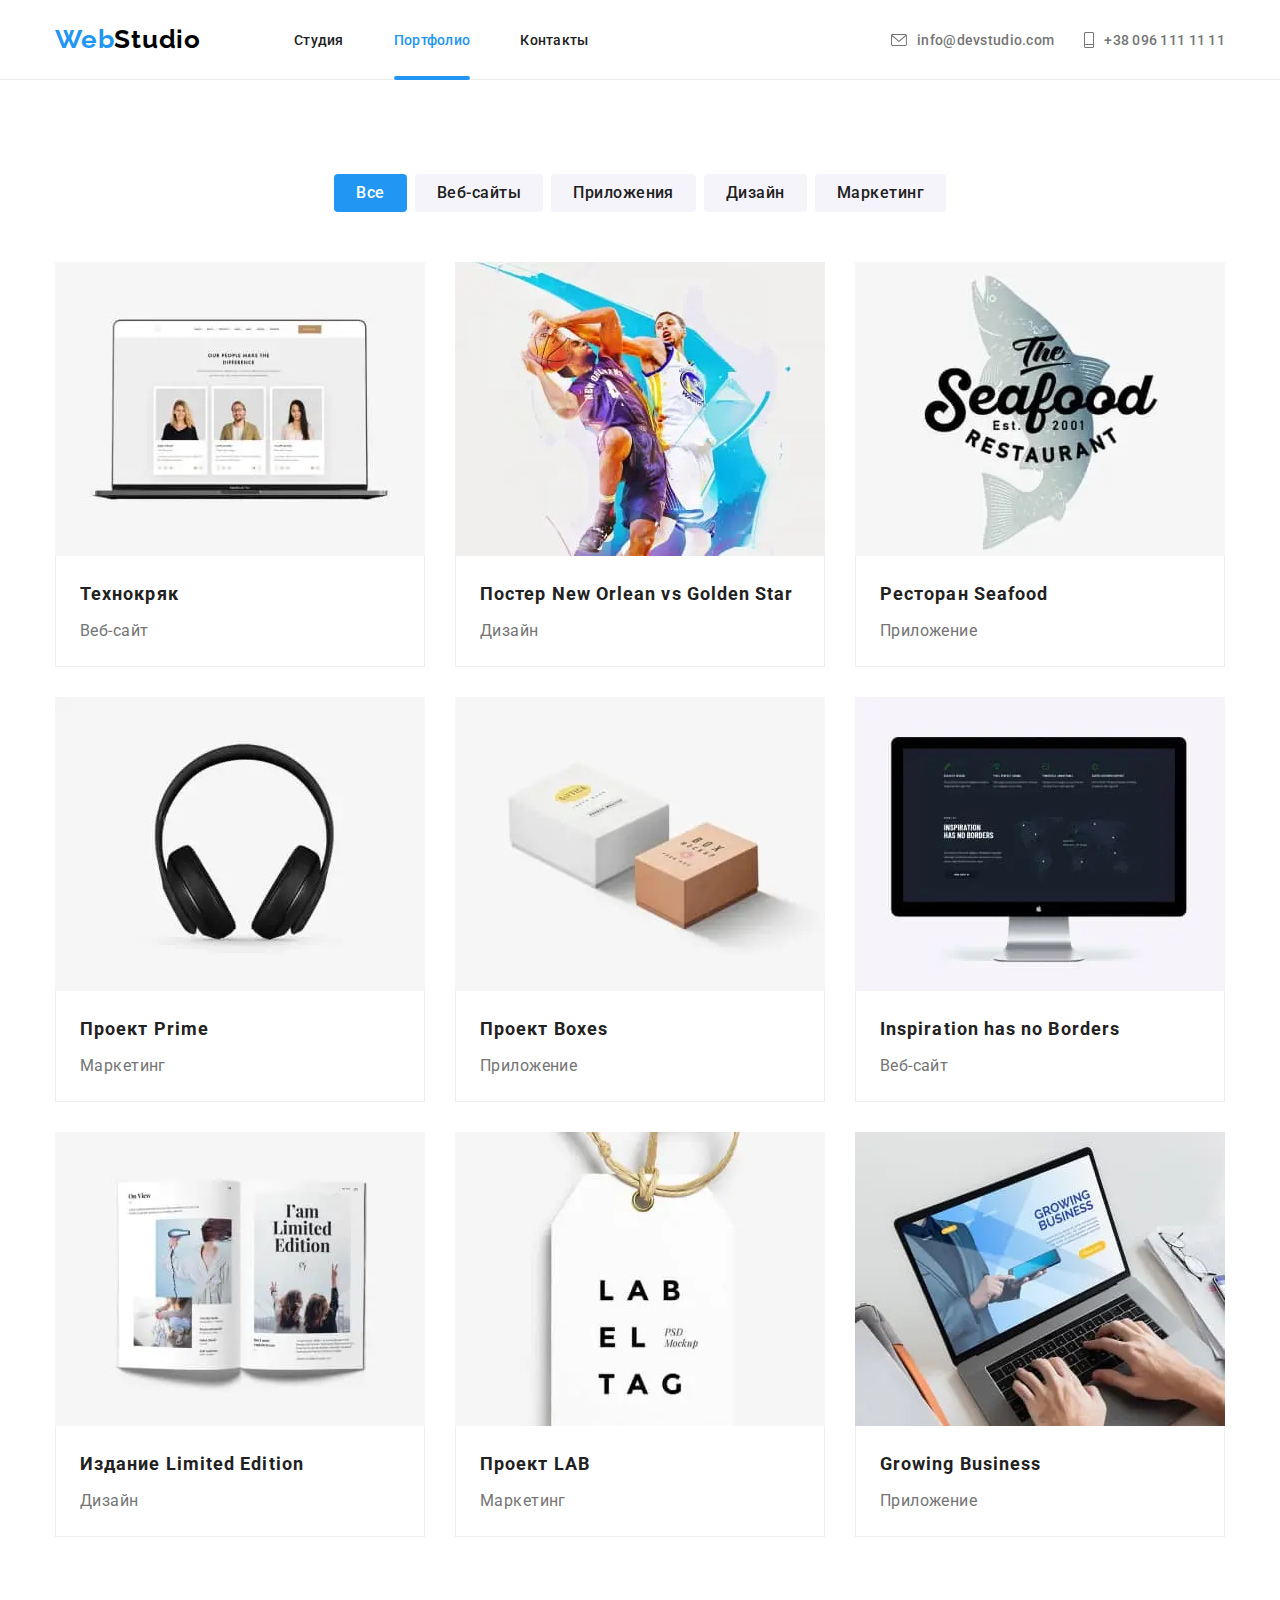
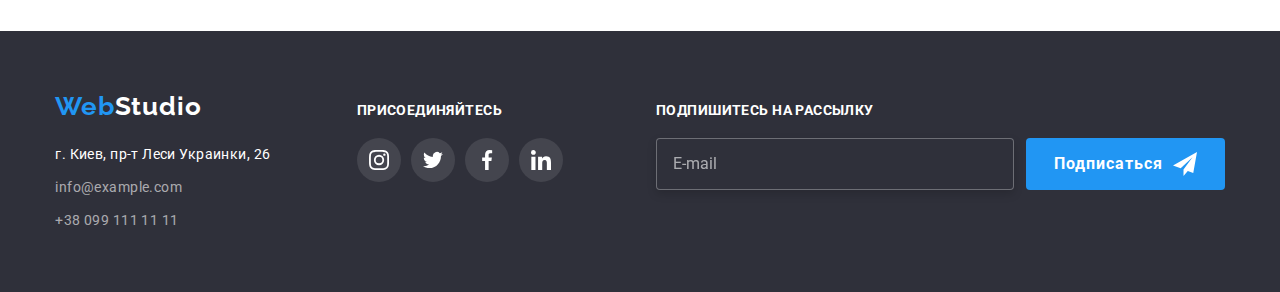
==== commit c04c8e98: "ortfolio картинки готовы" ====
--- a/portfolio.html
+++ b/portfolio.html
@@ -121,12 +121,58 @@
             <li class="card__item">
               <a href="" class="card__link">
                 <div class="card__img">
-                  <img
-                    src="./images/project1.jpg"
-                    alt="проект технокряк"
-                    width="450"
-                    height="294"
-                  />
+                  <picture class="portfolio__list-picture">
+                    <source
+                      srcset="
+                        ./images/portfolio/portfolio-desktop-1.webp    1x,
+                        ./images/portfolio/portfolio-desktop-1@2x.webp 2x
+                      "
+                      media="(min-width: 1200px)"
+                      type="image/webp"
+                    />
+                    <source
+                      srcset="
+                        ./images/portfolio/portfolio-desktop-1.jpg    1x,
+                        ./images/portfolio/portfolio-desktop-1@2x.jpg 2x
+                      "
+                      media="(min-width: 1200px)"
+                    />
+                    <source
+                      srcset="
+                        ./images/portfolio/portfolio-tablet-1.webp    1x,
+                        ./images/portfolio/portfolio-tablet-1@2x.webp 2x
+                      "
+                      media="(min-width: 768px)"
+                      type="image/webp"
+                    />
+                    <source
+                      srcset="
+                        ./images/portfolio/portfolio-tablet-1.jpg    1x,
+                        ./images/portfolio/portfolio-tablet-1@2x.jpg 2x
+                      "
+                      media="(min-width: 768px)"
+                    />
+                    <source
+                      srcset="
+                        ./images/portfolio/portfolio-mobile-1.webp    1x,
+                        ./images/portfolio/portfolio-mobile-1@2x.webp 2x
+                      "
+                      media="(min-width: 320px)"
+                      type="image/webp"
+                    />
+                    <source
+                      srcset="
+                        ./images/portfolio/portfolio-mobile-1.jpg    1x,
+                        ./images/portfolio/portfolio-mobile-1@2x.jpg 2x
+                      "
+                      media="(min-width: 320px)"
+                    />
+                    <img
+                      src="./images/portfolio/portfolio-mobile-1.jpg"
+                      alt="проект технокряк"
+                      class="portfolio__item-photo"
+                    />
+                  </picture>
                   <p class="card__overlay">
                     Технокряк это современная площадка распространения
                     коронавируса. Компании используют эту платформу для
@@ -142,12 +188,58 @@
             <li class="card__item">
               <a href="" class="card__link">
                 <div class="card__img">
-                  <img
-                    src="./images/project2.jpg"
-                    alt="проект Постер New Orlean vs Golden Star"
-                    width="450"
-                    height="294"
-                  />
+                  <picture class="portfolio__list-picture">
+                    <source
+                      srcset="
+                        ./images/portfolio/portfolio-desktop-2.webp    1x,
+                        ./images/portfolio/portfolio-desktop-2@2x.webp 2x
+                      "
+                      media="(min-width: 1200px)"
+                      type="image/webp"
+                    />
+                    <source
+                      srcset="
+                        ./images/portfolio/portfolio-desktop-2.jpg    1x,
+                        ./images/portfolio/portfolio-desktop-2@2x.jpg 2x
+                      "
+                      media="(min-width: 1200px)"
+                    />
+                    <source
+                      srcset="
+                        ./images/portfolio/portfolio-tablet-2.webp    1x,
+                        ./images/portfolio/portfolio-tablet-2@2x.webp 2x
+                      "
+                      media="(min-width: 768px)"
+                      type="image/webp"
+                    />
+                    <source
+                      srcset="
+                        ./images/portfolio/portfolio-tablet-2.jpg    1x,
+                        ./images/portfolio/portfolio-tablet-2@2x.jpg 2x
+                      "
+                      media="(min-width: 768px)"
+                    />
+                    <source
+                      srcset="
+                        ./images/portfolio/portfolio-mobile-2.webp    1x,
+                        ./images/portfolio/portfolio-mobile-2@2x.webp 2x
+                      "
+                      media="(min-width: 320px)"
+                      type="image/webp"
+                    />
+                    <source
+                      srcset="
+                        ./images/portfolio/portfolio-mobile-2.jpg    1x,
+                        ./images/portfolio/portfolio-mobile-2@2x.jpg 2x
+                      "
+                      media="(min-width: 320px)"
+                    />
+                    <img
+                      src="./images/portfolio/portfolio-mobile-2.jpg"
+                      alt="проект Постер New Orlean vs Golden Star"
+                      class="portfolio__item-photo"
+                    />
+                  </picture>
                   <p class="card__overlay">
                     Технокряк это современная площадка распространения
                     коронавируса. Компании используют эту платформу для
@@ -163,12 +255,58 @@
             <li class="card__item">
               <a href="" class="card__link">
                 <div class="card__img">
-                  <img
-                    src="./images/project3.jpg"
-                    alt="проект Ресторан Seafood"
-                    width="450"
-                    height="294"
-                  />
+                  <picture class="portfolio__list-picture">
+                    <source
+                      srcset="
+                        ./images/portfolio/portfolio-desktop-3.webp    1x,
+                        ./images/portfolio/portfolio-desktop-3@2x.webp 2x
+                      "
+                      media="(min-width: 1200px)"
+                      type="image/webp"
+                    />
+                    <source
+                      srcset="
+                        ./images/portfolio/portfolio-desktop-3.jpg    1x,
+                        ./images/portfolio/portfolio-desktop-3@2x.jpg 2x
+                      "
+                      media="(min-width: 1200px)"
+                    />
+                    <source
+                      srcset="
+                        ./images/portfolio/portfolio-tablet-3.webp    1x,
+                        ./images/portfolio/portfolio-tablet-3@2x.webp 2x
+                      "
+                      media="(min-width: 768px)"
+                      type="image/webp"
+                    />
+                    <source
+                      srcset="
+                        ./images/portfolio/portfolio-tablet-3.jpg    1x,
+                        ./images/portfolio/portfolio-tablet-3@2x.jpg 2x
+                      "
+                      media="(min-width: 768px)"
+                    />
+                    <source
+                      srcset="
+                        ./images/portfolio/portfolio-mobile-3.webp    1x,
+                        ./images/portfolio/portfolio-mobile-3@2x.webp 2x
+                      "
+                      media="(min-width: 320px)"
+                      type="image/webp"
+                    />
+                    <source
+                      srcset="
+                        ./images/portfolio/portfolio-mobile-3.jpg    1x,
+                        ./images/portfolio/portfolio-mobile-3@2x.jpg 2x
+                      "
+                      media="(min-width: 320px)"
+                    />
+                    <img
+                      src="./images/portfolio/portfolio-mobile-3.jpg"
+                      alt="проект Ресторан Seafood"
+                      class="portfolio__item-photo"
+                    />
+                  </picture>
                   <p class="card__overlay">
                     Технокряк это современная площадка распространения
                     коронавируса. Компании используют эту платформу для
@@ -184,12 +322,58 @@
             <li class="card__item">
               <a href="" class="card__link">
                 <div class="card__img">
-                  <img
-                    src="./images/project4.jpg"
-                    alt="проект Проект Prime"
-                    width="450"
-                    height="294"
-                  />
+                  <picture class="portfolio__list-picture">
+                    <source
+                      srcset="
+                        ./images/portfolio/portfolio-desktop-4.webp    1x,
+                        ./images/portfolio/portfolio-desktop-4@2x.webp 2x
+                      "
+                      media="(min-width: 1200px)"
+                      type="image/webp"
+                    />
+                    <source
+                      srcset="
+                        ./images/portfolio/portfolio-desktop-4.jpg    1x,
+                        ./images/portfolio/portfolio-desktop-4@2x.jpg 2x
+                      "
+                      media="(min-width: 1200px)"
+                    />
+                    <source
+                      srcset="
+                        ./images/portfolio/portfolio-tablet-4.webp    1x,
+                        ./images/portfolio/portfolio-tablet-4@2x.webp 2x
+                      "
+                      media="(min-width: 768px)"
+                      type="image/webp"
+                    />
+                    <source
+                      srcset="
+                        ./images/portfolio/portfolio-tablet-4.jpg    1x,
+                        ./images/portfolio/portfolio-tablet-4@2x.jpg 2x
+                      "
+                      media="(min-width: 768px)"
+                    />
+                    <source
+                      srcset="
+                        ./images/portfolio/portfolio-mobile-4.webp    1x,
+                        ./images/portfolio/portfolio-mobile-4@2x.webp 2x
+                      "
+                      media="(min-width: 320px)"
+                      type="image/webp"
+                    />
+                    <source
+                      srcset="
+                        ./images/portfolio/portfolio-mobile-4.jpg    1x,
+                        ./images/portfolio/portfolio-mobile-4@2x.jpg 2x
+                      "
+                      media="(min-width: 320px)"
+                    />
+                    <img
+                      src="./images/portfolio/portfolio-mobile-4.jpg"
+                      alt="проект Проект Prime"
+                      class="portfolio__item-photo"
+                    />
+                  </picture>
                   <p class="card__overlay">
                     Технокряк это современная площадка распространения
                     коронавируса. Компании используют эту платформу для
@@ -205,12 +389,58 @@
             <li class="card__item">
               <a href="" class="card__link">
                 <div class="card__img">
-                  <img
-                    src="./images/project5.jpg"
-                    alt="проект Проект Boxes"
-                    width="450"
-                    height="294"
-                  />
+                  <picture class="portfolio__list-picture">
+                    <source
+                      srcset="
+                        ./images/portfolio/portfolio-desktop-5.webp    1x,
+                        ./images/portfolio/portfolio-desktop-5@2x.webp 2x
+                      "
+                      media="(min-width: 1200px)"
+                      type="image/webp"
+                    />
+                    <source
+                      srcset="
+                        ./images/portfolio/portfolio-desktop-5.jpg    1x,
+                        ./images/portfolio/portfolio-desktop-5@2x.jpg 2x
+                      "
+                      media="(min-width: 1200px)"
+                    />
+                    <source
+                      srcset="
+                        ./images/portfolio/portfolio-tablet-5.webp    1x,
+                        ./images/portfolio/portfolio-tablet-5@2x.webp 2x
+                      "
+                      media="(min-width: 768px)"
+                      type="image/webp"
+                    />
+                    <source
+                      srcset="
+                        ./images/portfolio/portfolio-tablet-5.jpg    1x,
+                        ./images/portfolio/portfolio-tablet-5@2x.jpg 2x
+                      "
+                      media="(min-width: 768px)"
+                    />
+                    <source
+                      srcset="
+                        ./images/portfolio/portfolio-mobile-5.webp    1x,
+                        ./images/portfolio/portfolio-mobile-5@2x.webp 2x
+                      "
+                      media="(min-width: 320px)"
+                      type="image/webp"
+                    />
+                    <source
+                      srcset="
+                        ./images/portfolio/portfolio-mobile-5.jpg    1x,
+                        ./images/portfolio/portfolio-mobile-5@2x.jpg 2x
+                      "
+                      media="(min-width: 320px)"
+                    />
+                    <img
+                      src="./images/portfolio/portfolio-mobile-5.jpg"
+                      alt="проект Проект Boxes"
+                      class="portfolio__item-photo"
+                    />
+                  </picture>
                   <p class="card__overlay">
                     Технокряк это современная площадка распространения
                     коронавируса. Компании используют эту платформу для
@@ -226,12 +456,58 @@
             <li class="card__item">
               <a href="" class="card__link">
                 <div class="card__img">
-                  <img
-                    src="./images/project6.jpg"
-                    alt="проект Inspiration has no Borders"
-                    width="450"
-                    height="294"
-                  />
+                  <picture class="portfolio__list-picture">
+                    <source
+                      srcset="
+                        ./images/portfolio/portfolio-desktop-6.webp    1x,
+                        ./images/portfolio/portfolio-desktop-6@2x.webp 2x
+                      "
+                      media="(min-width: 1200px)"
+                      type="image/webp"
+                    />
+                    <source
+                      srcset="
+                        ./images/portfolio/portfolio-desktop-6.jpg    1x,
+                        ./images/portfolio/portfolio-desktop-6@2x.jpg 2x
+                      "
+                      media="(min-width: 1200px)"
+                    />
+                    <source
+                      srcset="
+                        ./images/portfolio/portfolio-tablet-6.webp    1x,
+                        ./images/portfolio/portfolio-tablet-6@2x.webp 2x
+                      "
+                      media="(min-width: 768px)"
+                      type="image/webp"
+                    />
+                    <source
+                      srcset="
+                        ./images/portfolio/portfolio-tablet-6.jpg    1x,
+                        ./images/portfolio/portfolio-tablet-6@2x.jpg 2x
+                      "
+                      media="(min-width: 768px)"
+                    />
+                    <source
+                      srcset="
+                        ./images/portfolio/portfolio-mobile-6.webp    1x,
+                        ./images/portfolio/portfolio-mobile-6@2x.webp 2x
+                      "
+                      media="(min-width: 320px)"
+                      type="image/webp"
+                    />
+                    <source
+                      srcset="
+                        ./images/portfolio/portfolio-mobile-6.jpg    1x,
+                        ./images/portfolio/portfolio-mobile-6@2x.jpg 2x
+                      "
+                      media="(min-width: 320px)"
+                    />
+                    <img
+                      src="./images/portfolio/portfolio-mobile-6.jpg"
+                      alt="проект Inspiration has no Borders"
+                      class="portfolio__item-photo"
+                    />
+                  </picture>
                   <p class="card__overlay">
                     Технокряк это современная площадка распространения
                     коронавируса. Компании используют эту платформу для
@@ -247,12 +523,58 @@
             <li class="card__item">
               <a href="" class="card__link">
                 <div class="card__img">
-                  <img
-                    src="./images/project7.jpg"
-                    alt="проект Издание Limited Edition"
-                    width="450"
-                    height="294"
-                  />
+                  <picture class="portfolio__list-picture">
+                    <source
+                      srcset="
+                        ./images/portfolio/portfolio-desktop-7.webp    1x,
+                        ./images/portfolio/portfolio-desktop-7@2x.webp 2x
+                      "
+                      media="(min-width: 1200px)"
+                      type="image/webp"
+                    />
+                    <source
+                      srcset="
+                        ./images/portfolio/portfolio-desktop-7.jpg    1x,
+                        ./images/portfolio/portfolio-desktop-7@2x.jpg 2x
+                      "
+                      media="(min-width: 1200px)"
+                    />
+                    <source
+                      srcset="
+                        ./images/portfolio/portfolio-tablet-7.webp    1x,
+                        ./images/portfolio/portfolio-tablet-7@2x.webp 2x
+                      "
+                      media="(min-width: 768px)"
+                      type="image/webp"
+                    />
+                    <source
+                      srcset="
+                        ./images/portfolio/portfolio-tablet-7.jpg    1x,
+                        ./images/portfolio/portfolio-tablet-7@2x.jpg 2x
+                      "
+                      media="(min-width: 768px)"
+                    />
+                    <source
+                      srcset="
+                        ./images/portfolio/portfolio-mobile-7.webp    1x,
+                        ./images/portfolio/portfolio-mobile-7@2x.webp 2x
+                      "
+                      media="(min-width: 320px)"
+                      type="image/webp"
+                    />
+                    <source
+                      srcset="
+                        ./images/portfolio/portfolio-mobile-7.jpg    1x,
+                        ./images/portfolio/portfolio-mobile-7@2x.jpg 2x
+                      "
+                      media="(min-width: 320px)"
+                    />
+                    <img
+                      src="./images/portfolio/portfolio-mobile-7.jpg"
+                      alt="проект Издание Limited Edition"
+                      class="portfolio__item-photo"
+                    />
+                  </picture>
                   <p class="card__overlay">
                     Технокряк это современная площадка распространения
                     коронавируса. Компании используют эту платформу для
@@ -268,12 +590,58 @@
             <li class="card__item">
               <a href="" class="card__link">
                 <div class="card__img">
-                  <img
-                    src="./images/project8.jpg"
-                    alt="проект Проект LAB"
-                    width="450"
-                    height="294"
-                  />
+                  <picture class="portfolio__list-picture">
+                    <source
+                      srcset="
+                        ./images/portfolio/portfolio-desktop-8.webp    1x,
+                        ./images/portfolio/portfolio-desktop-8@2x.webp 2x
+                      "
+                      media="(min-width: 1200px)"
+                      type="image/webp"
+                    />
+                    <source
+                      srcset="
+                        ./images/portfolio/portfolio-desktop-8.jpg    1x,
+                        ./images/portfolio/portfolio-desktop-8@2x.jpg 2x
+                      "
+                      media="(min-width: 1200px)"
+                    />
+                    <source
+                      srcset="
+                        ./images/portfolio/portfolio-tablet-8.webp    1x,
+                        ./images/portfolio/portfolio-tablet-8@2x.webp 2x
+                      "
+                      media="(min-width: 768px)"
+                      type="image/webp"
+                    />
+                    <source
+                      srcset="
+                        ./images/portfolio/portfolio-tablet-8.jpg    1x,
+                        ./images/portfolio/portfolio-tablet-8@2x.jpg 2x
+                      "
+                      media="(min-width: 768px)"
+                    />
+                    <source
+                      srcset="
+                        ./images/portfolio/portfolio-mobile-8.webp    1x,
+                        ./images/portfolio/portfolio-mobile-8@2x.webp 2x
+                      "
+                      media="(min-width: 320px)"
+                      type="image/webp"
+                    />
+                    <source
+                      srcset="
+                        ./images/portfolio/portfolio-mobile-8.jpg    1x,
+                        ./images/portfolio/portfolio-mobile-8@2x.jpg 2x
+                      "
+                      media="(min-width: 320px)"
+                    />
+                    <img
+                      src="./images/portfolio/portfolio-mobile-8.jpg"
+                      alt="проект Проект LAB"
+                      class="portfolio__item-photo"
+                    />
+                  </picture>
                   <p class="card__overlay">
                     Технокряк это современная площадка распространения
                     коронавируса. Компании используют эту платформу для
@@ -289,12 +657,58 @@
             <li class="card__item">
               <a href="" class="card__link">
                 <div class="card__img">
-                  <img
-                    src="./images/project9.jpg"
-                    alt="проект Growing Business"
-                    width="450"
-                    height="294"
-                  />
+                  <picture class="portfolio__list-picture">
+                    <source
+                      srcset="
+                        ./images/portfolio/portfolio-desktop-9.webp    1x,
+                        ./images/portfolio/portfolio-desktop-9@2x.webp 2x
+                      "
+                      media="(min-width: 1200px)"
+                      type="image/webp"
+                    />
+                    <source
+                      srcset="
+                        ./images/portfolio/portfolio-desktop-9.jpg    1x,
+                        ./images/portfolio/portfolio-desktop-9@2x.jpg 2x
+                      "
+                      media="(min-width: 1200px)"
+                    />
+                    <source
+                      srcset="
+                        ./images/portfolio/portfolio-tablet-9.webp    1x,
+                        ./images/portfolio/portfolio-tablet-9@2x.webp 2x
+                      "
+                      media="(min-width: 768px)"
+                      type="image/webp"
+                    />
+                    <source
+                      srcset="
+                        ./images/portfolio/portfolio-tablet-9.jpg    1x,
+                        ./images/portfolio/portfolio-tablet-9@2x.jpg 2x
+                      "
+                      media="(min-width: 768px)"
+                    />
+                    <source
+                      srcset="
+                        ./images/portfolio/portfolio-mobile-9.webp    1x,
+                        ./images/portfolio/portfolio-mobile-9@2x.webp 2x
+                      "
+                      media="(min-width: 320px)"
+                      type="image/webp"
+                    />
+                    <source
+                      srcset="
+                        ./images/portfolio/portfolio-mobile-9.jpg    1x,
+                        ./images/portfolio/portfolio-mobile-9@2x.jpg 2x
+                      "
+                      media="(min-width: 320px)"
+                    />
+                    <img
+                      src="./images/portfolio/portfolio-mobile-9.jpg"
+                      alt="проект Growing Business"
+                      class="portfolio__item-photo"
+                    />
+                  </picture>
                   <p class="card__overlay">
                     Технокряк это современная площадка распространения
                     коронавируса. Компании используют эту платформу для
@@ -421,5 +835,7 @@
         </div>
       </div>
     </footer>
+
+    <script src="./js/menu.js"></script>
   </body>
 </html>
--- a/css/portfolio.min.css
+++ b/css/portfolio.min.css
@@ -1,2 +1,2 @@
-:root{--primary-text-color: #212121;--secondary-text-color: #757575;--accent-color: #2196f3;--primary-bg-color: #ffffff;--secondary-bg-color: rgb(47, 48, 58);--secondary-bg-color-opas: rgba(47, 48, 58, 0.8);--third-bg-color: #f5f4fa;--header-line: #ececec;--icon-color: #afb1b8;--timing-function: cubic-bezier(0.4, 0, 0.2, 1);--main-font: "Roboto", sans-serif;--secondary-font: "Raleway", sans-serif}.visually-hidden{position:absolute;width:1px;height:1px;margin:-1px;border:0;padding:0;white-space:nowrap;-webkit-clip-path:inset(100%);clip-path:inset(100%);clip:rect(0 0 0 0);overflow:hidden}*,*::before,*::after{-webkit-box-sizing:border-box;box-sizing:border-box}h1,h2,h3,h4,h5,h6,ul,ol,li,p,img,a,button,input,textarea{margin:0;padding:0}a{text-decoration:none;color:var(--primary-text-color)}ul,ol{list-style:none}img{display:block;max-width:100%;height:auto}body{padding-top:80px;background-color:var(--primary-bg-color);color:var(--primary-text-color);font-family:var(--main-font);font-size:14px;font-weight:500;line-height:16px;letter-spacing:0.03em}body.modal-open{overflow:hidden}.container{padding:0 15px;margin:0 auto}@media screen and (min-width: 480px){.container{width:480px}.works .container{display:none}}@media screen and (min-width: 768px){.container{width:768px}.footer .container{display:-webkit-box;display:-ms-flexbox;display:flex;-webkit-box-pack:start;-ms-flex-pack:start;justify-content:flex-start;-webkit-box-align:baseline;-ms-flex-align:baseline;align-items:baseline;-ms-flex-wrap:wrap;flex-wrap:wrap}}@media screen and (min-width: 1200px){.container{width:1200px}.works .container{display:block}.footer .container{-ms-flex-wrap:nowrap;flex-wrap:nowrap}}.header{position:fixed;top:0;left:0;width:100%;height:80px;background-color:var(--primary-bg-color);z-index:1}.header::before{position:absolute;content:"";bottom:0;left:0;width:100%;height:1px;background-color:var(--header-line)}.header__nav{display:-webkit-box;display:-ms-flexbox;display:flex;-webkit-box-pack:start;-ms-flex-pack:start;justify-content:flex-start;-webkit-box-align:center;-ms-flex-align:center;align-items:center}.header__icon{margin-right:10px;fill:currentColor}@media screen and (min-width: 768px){.site-nav{display:-webkit-box;display:-ms-flexbox;display:flex;letter-spacing:0.02em}.site-nav__item:not(:last-child){margin-right:50px}.site-nav__link{display:block;padding-top:32px;padding-bottom:32px;-webkit-transition:color 250ms var(--timing-function);transition:color 250ms var(--timing-function)}.site-nav__link--active{position:relative;color:var(--accent-color)}.site-nav__link--active::after{content:"";position:absolute;bottom:0;left:0;width:100%;height:4px;border-radius:2px;background-color:var(--accent-color)}.site-nav__link:hover,.site-nav__link:focus{color:var(--accent-color)}}@media screen and (min-width: 768px){.auth-nav{display:block;margin-left:auto;text-align:start;letter-spacing:0.02em}}@media screen and (min-width: 768px){.auth-nav__item:not(:last-child){margin-bottom:10px}}@media screen and (min-width: 1200px){.auth-nav{display:-webkit-box;display:-ms-flexbox;display:flex}.auth-nav__item:not(:last-child){margin-right:30px;margin-bottom:0}}.auth-nav__link{display:-webkit-box;display:-ms-flexbox;display:flex;-webkit-box-pack:start;-ms-flex-pack:start;justify-content:flex-start;-webkit-box-align:center;-ms-flex-align:center;align-items:center;color:var(--secondary-text-color);-webkit-transition:color 250ms var(--timing-function);transition:color 250ms var(--timing-function)}@media screen and (min-width: 1200px){.auth-nav__link{padding-top:32px;padding-bottom:32px}}.auth-nav__link:hover,.auth-nav__link:focus{color:var(--accent-color)}@media screen and (min-width: 768px){.card__list{display:-webkit-box;display:-ms-flexbox;display:flex;-ms-flex-wrap:wrap;flex-wrap:wrap}}.card__item:not(:last-child){margin-bottom:30px}@media screen and (min-width: 768px){.card__item{-ms-flex-preferred-size:calc((100% - 1 * 30px) / 2);flex-basis:calc((100% - 1 * 30px) / 2)}.card__item:nth-child(2n+1){margin-right:30px}.card__item:nth-last-child(-n+2){margin-bottom:0}}@media screen and (min-width: 1200px){.card__item{-ms-flex-preferred-size:calc((100% - 2 * 30px) / 3);flex-basis:calc((100% - 2 * 30px) / 3);margin-right:30px}.card__item:nth-child(3n+3){margin-right:0}.card__item:nth-last-child(-n+3){margin-bottom:0}}.card__link{display:block;-webkit-transition-property:opacity, -webkit-box-shadow, -webkit-transform;transition-property:opacity, -webkit-box-shadow, -webkit-transform;transition-property:box-shadow, transform, opacity;transition-property:box-shadow, transform, opacity, -webkit-box-shadow, -webkit-transform;-webkit-transition-duration:250ms;transition-duration:250ms;-webkit-transition-timing-function:var(--timing-function);transition-timing-function:var(--timing-function)}.card__link:hover .card__overlay,.card__link:focus .card__overlay{-webkit-box-shadow:0px 1px 1px rgba(0,0,0,0.12),0px 4px 4px rgba(0,0,0,0.06),1px 4px 6px rgba(0,0,0,0.16);box-shadow:0px 1px 1px rgba(0,0,0,0.12),0px 4px 4px rgba(0,0,0,0.06),1px 4px 6px rgba(0,0,0,0.16);opacity:1;-webkit-transform:translateY(0);transform:translateY(0)}.card__img{position:relative;overflow:hidden}.card__overlay{position:absolute;top:0;left:0;width:100%;height:100%;padding:77px 24px;font-size:18px;font-weight:400;line-height:28px;letter-spacing:0.03em;color:var(--primary-bg-color);background-color:rgba(33,150,243,0.9);opacity:0;-webkit-transform:translateY(100%);transform:translateY(100%);-webkit-transition-property:opacity, -webkit-transform;transition-property:opacity, -webkit-transform;transition-property:transform, opacity;transition-property:transform, opacity, -webkit-transform;-webkit-transition-duration:250ms;transition-duration:250ms;-webkit-transition-timing-function:var(--timing-function);transition-timing-function:var(--timing-function)}@media screen and (min-width: 768px){.card__overlay{padding:49px 24px}}@media screen and (min-width: 1200px){.card__overlay{padding:63px 24px}}.card__content{padding:20px 24px;border-right:1px solid #eeeeee;border-bottom:1px solid #eeeeee;border-left:1px solid #eeeeee}.card__title{margin-bottom:4px;font-size:18px;font-weight:700;line-height:36px;letter-spacing:0.06em}.card__subtitle{font-size:16px;font-weight:400;line-height:30px;color:var(--secondary-text-color)}.footer{padding:60px 0;background-color:var(--secondary-bg-color)}.footer__address{width:231px;margin:0 auto;text-align:center}@media screen and (min-width: 1200px){.footer__address{margin-right:70px;text-align:start}}.footer__social{width:206px;margin:0 auto 60px;text-align:center}@media screen and (min-width: 1200px){.footer__social{margin-right:93px;margin-bottom:0;text-align:start}}.address{font-style:inherit;font-size:14px;font-weight:400;line-height:24px;letter-spacing:0.03em;margin-bottom:60px}.address__item:not(:last-child){margin-bottom:9px}.address__link:first-child{color:var(--primary-bg-color);-webkit-transition:color 250ms var(--timing-function);transition:color 250ms var(--timing-function)}.address__link:hover,.address__link:focus{color:var(--accent-color)}@media screen and (min-width: 1200px){.address{margin-bottom:0}}.contact__link{color:rgba(255,255,255,0.6);-webkit-transition-property:color 250ms var(--timing-function);transition-property:color 250ms var(--timing-function)}.contact__link:hover,.contact__link:focus{color:var(--accent-color)}.subscribe{text-align:center;margin-left:auto;margin-right:auto}@media screen and (min-width: 1200px){.subscribe{text-align:start}.subscribe__form{display:-webkit-box;display:-ms-flexbox;display:flex}}.subscribe__input{width:450px;padding:15px 16px;margin-bottom:20px;border-radius:4px;color:rgba(255,255,255,0.6);background-color:var(--secondary-bg-color);border:1px solid rgba(255,255,255,0.3);-webkit-filter:drop-shadow(0px 4px 4px rgba(0,0,0,0.15));filter:drop-shadow(0px 4px 4px rgba(0,0,0,0.15));font-size:16px;font-weight:400;line-height:20px}.subscribe__input::-webkit-input-placeholder{color:rgba(255,255,255,0.6)}.subscribe__input:-ms-input-placeholder{color:rgba(255,255,255,0.6)}.subscribe__input::-ms-input-placeholder{color:rgba(255,255,255,0.6)}.subscribe__input::placeholder{color:rgba(255,255,255,0.6)}.subscribe__input:focus{outline:none;border-color:var(--accent-color)}@media screen and (min-width: 1200px){.subscribe__input{width:358px;margin-right:12px;margin-bottom:0}}.subscribe__btn{margin:0 auto}.subscribe__btn .send-icon{margin-left:10px;fill:var(--primary-bg-color)}.logo{padding-top:24px;padding-bottom:25px;color:#000000;font-family:var(--secondary-font);font-size:24px;font-weight:700;line-height:28px;letter-spacing:0.03em}.logo--accent{color:var(--accent-color)}@media screen and (min-width: 1200px){.logo{font-size:26px;font-weight:700;line-height:31px}}@media screen and (min-width: 768px){.header__logo{margin-right:88px}}@media screen and (min-width: 1200px){.header__logo{margin-right:93px}}.footer__logo{display:inline-block;padding-top:0;padding-bottom:0;margin-bottom:20px;color:var(--primary-bg-color)}.section{padding-top:60px;padding-bottom:60px}@media screen and (min-width: 1200px){.section{padding-top:94px;padding-bottom:94px}.section:nth-child(2){padding-bottom:0}}@media screen and (max-width: 1199px){.section.works{padding-top:0;padding-bottom:0}}.btn{min-width:73px;padding:10px 32px;border:none;border-radius:4px;color:var(--primary-bg-color);background-color:var(--accent-color);font-family:inherit;font-size:16px;font-weight:700;line-height:30px;letter-spacing:0.06em;text-align:center;cursor:pointer}.btn-filter{text-decoration:none;padding:6px 22px;color:var(--primary-text-color);background-color:var(--third-bg-color);font-size:16px;font-weight:500;line-height:26px;letter-spacing:0.03em;-webkit-transition:color 250ms var(--timing-function),background-color 250ms var(--timing-function);transition:color 250ms var(--timing-function),background-color 250ms var(--timing-function)}.btn-filter__list{display:-webkit-box;display:-ms-flexbox;display:flex;-webkit-box-pack:start;-ms-flex-pack:start;justify-content:flex-start;-webkit-box-align:center;-ms-flex-align:center;align-items:center;-ms-flex-wrap:wrap;flex-wrap:wrap;margin-bottom:50px}@media screen and (min-width: 768px){.btn-filter__list{display:-webkit-box;display:-ms-flexbox;display:flex;-webkit-box-pack:center;-ms-flex-pack:center;justify-content:center;-webkit-box-align:center;-ms-flex-align:center;align-items:center}}@media screen and (max-width: 767px){.btn-filter__item:nth-child(-n+3){margin-bottom:15px}}.btn-filter__item:not(:last-child){margin-right:8px}.btn:hover,.btn:focus{background-color:var(--accent-color);color:var(--primary-bg-color);-webkit-box-shadow:0px 3px 1px rgba(0,0,0,0.1),0px 1px 2px rgba(0,0,0,0.08),0px 2px 2px rgba(0,0,0,0.12);box-shadow:0px 3px 1px rgba(0,0,0,0.1),0px 1px 2px rgba(0,0,0,0.08),0px 2px 2px rgba(0,0,0,0.12);-webkit-transition:color 250ms var(--timing-function),background-color 250ms var(--timing-function),-webkit-box-shadow 250ms var(--timing-function);transition:color 250ms var(--timing-function),background-color 250ms var(--timing-function),-webkit-box-shadow 250ms var(--timing-function);transition:color 250ms var(--timing-function),background-color 250ms var(--timing-function),box-shadow 250ms var(--timing-function);transition:color 250ms var(--timing-function),background-color 250ms var(--timing-function),box-shadow 250ms var(--timing-function),-webkit-box-shadow 250ms var(--timing-function)}.btn--active{background-color:var(--accent-color);color:var(--primary-bg-color)}.subscribe__btn{display:-webkit-box;display:-ms-flexbox;display:flex;-webkit-box-pack:start;-ms-flex-pack:start;justify-content:flex-start;-webkit-box-align:center;-ms-flex-align:center;align-items:center;padding:10px 28px}.social{display:-webkit-box;display:-ms-flexbox;display:flex;-webkit-box-pack:justify;-ms-flex-pack:justify;justify-content:space-between;-webkit-box-align:stretch;-ms-flex-align:stretch;align-items:stretch}.social__title{display:inline-block;margin-bottom:20px;color:var(--primary-bg-color);text-transform:uppercase}.social__link{display:-webkit-box;display:-ms-flexbox;display:flex;-webkit-box-pack:center;-ms-flex-pack:center;justify-content:center;-webkit-box-align:center;-ms-flex-align:center;align-items:center;width:44px;height:44px;border-radius:50%;color:var(--icon-color);-webkit-transition:color 250ms var(--timing-function),background-color 250ms var(--timing-function);transition:color 250ms var(--timing-function),background-color 250ms var(--timing-function)}.footer .social__link{background-color:rgba(255,255,255,0.1);color:var(--primary-bg-color)}.social__link:hover,.social__link:focus{background-color:var(--accent-color);color:var(--primary-bg-color);cursor:pointer}.social__icon{fill:currentColor}.section__title{font-size:28px;font-weight:700;line-height:33px;margin-bottom:30px;text-align:center}@media screen and (min-width: 768px){.section__title{margin-bottom:50px;font-size:36px;font-weight:700;line-height:42px}}.menu-button{display:inline-fle;margin-left:auto;border:none;background-color:transparent}@media screen and (min-width: 768px){.menu-button{display:none}}.menu-button .icon-menu-close{display:none}.menu-button.is-open .icon-menu-close{display:block}.menu-button.is-open .icon-menu{display:none}.menu-button:hover .icon-menu,.menu-button:focus .icon-menu{fill:var(--accent-color)}.menu-container{display:-webkit-box;display:-ms-flexbox;display:flex;-webkit-box-pack:justify;-ms-flex-pack:justify;justify-content:space-between;-webkit-box-align:center;-ms-flex-align:center;align-items:center;-webkit-box-flex:1;-ms-flex-positive:1;flex-grow:1;padding:60px 0;background-color:var(--primary-bg-color);-webkit-box-shadow:0px 4px 8px rgba(0,0,0,0.04),0px 2px 4px rgba(0,0,0,0.08),0px 1px 3px rgba(0,0,0,0.16);box-shadow:0px 4px 8px rgba(0,0,0,0.04),0px 2px 4px rgba(0,0,0,0.08),0px 1px 3px rgba(0,0,0,0.16);text-align:center}.menu-container.is-open{display:block}@media screen and (max-width: 767px){.menu-container{display:none;position:absolute;top:100%;left:0;width:100%}}@media screen and (min-width: 768px){.menu-container{display:-webkit-box;display:-ms-flexbox;display:flex;-webkit-box-pack:start;-ms-flex-pack:start;justify-content:flex-start;-webkit-box-align:center;-ms-flex-align:center;align-items:center;padding:0;-webkit-box-shadow:none;box-shadow:none}}
+:root{--primary-text-color: #212121;--secondary-text-color: #757575;--accent-color: #2196f3;--primary-bg-color: #ffffff;--secondary-bg-color: rgb(47, 48, 58);--secondary-bg-color-opas: rgba(47, 48, 58, 0.8);--third-bg-color: #f5f4fa;--header-line: #ececec;--icon-color: #afb1b8;--timing-function: cubic-bezier(0.4, 0, 0.2, 1);--main-font: "Roboto", sans-serif;--secondary-font: "Raleway", sans-serif}.visually-hidden{position:absolute;width:1px;height:1px;margin:-1px;border:0;padding:0;white-space:nowrap;-webkit-clip-path:inset(100%);clip-path:inset(100%);clip:rect(0 0 0 0);overflow:hidden}*,*::before,*::after{-webkit-box-sizing:border-box;box-sizing:border-box}h1,h2,h3,h4,h5,h6,ul,ol,li,p,img,a,button,input,textarea{margin:0;padding:0}a{text-decoration:none;color:var(--primary-text-color)}ul,ol{list-style:none}img{display:block;max-width:100%;height:auto}body{padding-top:80px;background-color:var(--primary-bg-color);color:var(--primary-text-color);font-family:var(--main-font);font-size:14px;font-weight:500;line-height:16px;letter-spacing:0.03em}body.modal-open{overflow:hidden}.container{width:100%;padding:0 15px;margin:0 auto}@media screen and (min-width: 480px){.container{max-width:480px}.works .container{display:none}}@media screen and (min-width: 768px){.container{max-width:768px}.footer .container{display:-webkit-box;display:-ms-flexbox;display:flex;-webkit-box-pack:start;-ms-flex-pack:start;justify-content:flex-start;-webkit-box-align:baseline;-ms-flex-align:baseline;align-items:baseline;-ms-flex-wrap:wrap;flex-wrap:wrap}}@media screen and (min-width: 1200px){.container{max-width:1200px}.works .container{display:block}.footer .container{-ms-flex-wrap:nowrap;flex-wrap:nowrap}}.header{position:fixed;top:0;left:0;width:100%;height:80px;background-color:var(--primary-bg-color);z-index:1}.header::before{position:absolute;content:"";bottom:0;left:0;width:100%;height:1px;background-color:var(--header-line)}.header__nav{display:-webkit-box;display:-ms-flexbox;display:flex;-webkit-box-pack:justify;-ms-flex-pack:justify;justify-content:space-between;-webkit-box-align:center;-ms-flex-align:center;align-items:center}.header__icon{margin-right:10px;fill:currentColor}@media screen and (max-width: 767px){.site-nav{margin-bottom:60px;font-size:18px;font-weight:700;line-height:21px}.site-nav__item:not(:last-child){margin-bottom:40px}}.site-nav__link{display:inline-block;-webkit-transition:color 250ms var(--timing-function);transition:color 250ms var(--timing-function)}.site-nav__link--active{position:relative;color:var(--accent-color);padding-bottom:12px}.site-nav__link--active::after{content:"";position:absolute;bottom:0;left:0;width:100%;height:4px;border-radius:2px;background-color:var(--accent-color)}.site-nav__link:hover,.site-nav__link:focus{color:var(--accent-color)}@media screen and (min-width: 768px){.site-nav{display:-webkit-box;display:-ms-flexbox;display:flex;letter-spacing:0.02em}.site-nav__item:not(:last-child){margin-right:50px}.site-nav__link{display:block;padding-top:32px;padding-bottom:32px}}@media screen and (min-width: 768px){.auth-nav{display:block;margin-left:auto;text-align:start;letter-spacing:0.02em}.auth-nav__item:not(:last-child){margin-bottom:10px}}@media screen and (min-width: 1200px){.auth-nav{display:-webkit-box;display:-ms-flexbox;display:flex}.auth-nav__item:not(:last-child){margin-right:30px;margin-bottom:0}}.auth-nav__link{color:var(--secondary-text-color);-webkit-transition:color 250ms var(--timing-function);transition:color 250ms var(--timing-function)}@media screen and (max-width: 767px){.auth-nav__link{display:-webkit-box;display:-ms-flexbox;display:flex;-webkit-box-pack:center;-ms-flex-pack:center;justify-content:center;-webkit-box-align:center;-ms-flex-align:center;align-items:center;margin-bottom:16px;font-size:18px;font-weight:700;line-height:21px}}@media screen and (min-width: 768px){.auth-nav__link{display:-webkit-box;display:-ms-flexbox;display:flex;-webkit-box-pack:start;-ms-flex-pack:start;justify-content:flex-start;-webkit-box-align:center;-ms-flex-align:center;align-items:center}}@media screen and (min-width: 1200px){.auth-nav__link{padding-top:32px;padding-bottom:32px}}.auth-nav__link:hover,.auth-nav__link:focus{color:var(--accent-color)}@media screen and (min-width: 768px){.card__list{display:-webkit-box;display:-ms-flexbox;display:flex;-ms-flex-wrap:wrap;flex-wrap:wrap}}.card__item:not(:last-child){margin-bottom:30px}@media screen and (min-width: 768px){.card__item{-ms-flex-preferred-size:calc((100% - 1 * 30px) / 2);flex-basis:calc((100% - 1 * 30px) / 2)}.card__item:nth-child(2n+1){margin-right:30px}.card__item:nth-last-child(-n+2){margin-bottom:0}}@media screen and (min-width: 1200px){.card__item{-ms-flex-preferred-size:calc((100% - 2 * 30px) / 3);flex-basis:calc((100% - 2 * 30px) / 3);margin-right:30px}.card__item:nth-child(3n+3){margin-right:0}.card__item:nth-last-child(-n+3){margin-bottom:0}}.card__link{display:block;-webkit-transition-property:opacity, -webkit-box-shadow, -webkit-transform;transition-property:opacity, -webkit-box-shadow, -webkit-transform;transition-property:box-shadow, transform, opacity;transition-property:box-shadow, transform, opacity, -webkit-box-shadow, -webkit-transform;-webkit-transition-duration:250ms;transition-duration:250ms;-webkit-transition-timing-function:var(--timing-function);transition-timing-function:var(--timing-function)}.card__link:hover .card__overlay,.card__link:focus .card__overlay{-webkit-box-shadow:0px 1px 1px rgba(0,0,0,0.12),0px 4px 4px rgba(0,0,0,0.06),1px 4px 6px rgba(0,0,0,0.16);box-shadow:0px 1px 1px rgba(0,0,0,0.12),0px 4px 4px rgba(0,0,0,0.06),1px 4px 6px rgba(0,0,0,0.16);opacity:1;-webkit-transform:translateY(0);transform:translateY(0)}.card__img{position:relative;overflow:hidden}.card__overlay{position:absolute;top:0;left:0;width:100%;height:100%;padding:77px 24px;font-size:18px;font-weight:400;line-height:28px;letter-spacing:0.03em;color:var(--primary-bg-color);background-color:rgba(33,150,243,0.9);opacity:0;-webkit-transform:translateY(100%);transform:translateY(100%);-webkit-transition-property:opacity, -webkit-transform;transition-property:opacity, -webkit-transform;transition-property:transform, opacity;transition-property:transform, opacity, -webkit-transform;-webkit-transition-duration:250ms;transition-duration:250ms;-webkit-transition-timing-function:var(--timing-function);transition-timing-function:var(--timing-function)}@media screen and (min-width: 768px){.card__overlay{padding:49px 24px}}@media screen and (min-width: 1200px){.card__overlay{padding:63px 24px}}.card__content{padding:20px 24px;border-right:1px solid #eeeeee;border-bottom:1px solid #eeeeee;border-left:1px solid #eeeeee}.card__title{margin-bottom:4px;font-size:18px;font-weight:700;line-height:36px;letter-spacing:0.06em}.card__subtitle{font-size:16px;font-weight:400;line-height:30px;color:var(--secondary-text-color)}.footer{padding:60px 0;background-color:var(--secondary-bg-color)}.footer__address{width:231px;margin:0 auto;text-align:center}@media screen and (min-width: 1200px){.footer__address{margin-right:70px;text-align:start}}.footer__social{width:206px;margin:0 auto 60px;text-align:center}@media screen and (min-width: 1200px){.footer__social{margin-right:93px;margin-bottom:0;text-align:start}}.address{font-style:inherit;font-size:14px;font-weight:400;line-height:24px;letter-spacing:0.03em;margin-bottom:60px}.address__item:not(:last-child){margin-bottom:9px}.address__link:first-child{color:var(--primary-bg-color);-webkit-transition:color 250ms var(--timing-function);transition:color 250ms var(--timing-function)}.address__link:hover,.address__link:focus{color:var(--accent-color)}@media screen and (min-width: 1200px){.address{margin-bottom:0}}.contact__link{color:rgba(255,255,255,0.6);-webkit-transition-property:color 250ms var(--timing-function);transition-property:color 250ms var(--timing-function)}.contact__link:hover,.contact__link:focus{color:var(--accent-color)}.subscribe{text-align:center;margin-left:auto;margin-right:auto}@media screen and (min-width: 1200px){.subscribe{text-align:start}.subscribe__form{display:-webkit-box;display:-ms-flexbox;display:flex}}.subscribe__input{width:450px;padding:15px 16px;margin-bottom:20px;border-radius:4px;color:rgba(255,255,255,0.6);background-color:var(--secondary-bg-color);border:1px solid rgba(255,255,255,0.3);-webkit-filter:drop-shadow(0px 4px 4px rgba(0,0,0,0.15));filter:drop-shadow(0px 4px 4px rgba(0,0,0,0.15));font-size:16px;font-weight:400;line-height:20px}.subscribe__input::-webkit-input-placeholder{color:rgba(255,255,255,0.6)}.subscribe__input:-ms-input-placeholder{color:rgba(255,255,255,0.6)}.subscribe__input::-ms-input-placeholder{color:rgba(255,255,255,0.6)}.subscribe__input::placeholder{color:rgba(255,255,255,0.6)}.subscribe__input:focus{outline:none;border-color:var(--accent-color)}@media screen and (min-width: 1200px){.subscribe__input{width:358px;margin-right:12px;margin-bottom:0}}.subscribe__btn{margin:0 auto}.subscribe__btn .send-icon{margin-left:10px;fill:var(--primary-bg-color)}.logo{padding-top:24px;padding-bottom:25px;color:#000000;font-family:var(--secondary-font);font-size:24px;font-weight:700;line-height:28px;letter-spacing:0.03em}.logo--accent{color:var(--accent-color)}@media screen and (min-width: 1200px){.logo{font-size:26px;font-weight:700;line-height:31px}}@media screen and (min-width: 768px){.header__logo{margin-right:88px}}@media screen and (min-width: 1200px){.header__logo{margin-right:93px}}.footer__logo{display:inline-block;padding-top:0;padding-bottom:0;margin-bottom:20px;color:var(--primary-bg-color)}.section{padding-top:60px;padding-bottom:60px}@media screen and (min-width: 1200px){.section{padding-top:94px;padding-bottom:94px}.section:nth-child(2){padding-bottom:0}}@media screen and (max-width: 1199px){.section.works{padding-top:0;padding-bottom:0}}.btn{min-width:73px;padding:10px 32px;border:none;border-radius:4px;color:var(--primary-bg-color);background-color:var(--accent-color);font-family:inherit;font-size:16px;font-weight:700;line-height:30px;letter-spacing:0.06em;text-align:center;cursor:pointer}.btn-filter{text-decoration:none;padding:6px 22px;color:var(--primary-text-color);background-color:var(--third-bg-color);font-size:16px;font-weight:500;line-height:26px;letter-spacing:0.03em;-webkit-transition:color 250ms var(--timing-function),background-color 250ms var(--timing-function);transition:color 250ms var(--timing-function),background-color 250ms var(--timing-function)}.btn-filter__list{display:-webkit-box;display:-ms-flexbox;display:flex;-webkit-box-pack:start;-ms-flex-pack:start;justify-content:flex-start;-webkit-box-align:center;-ms-flex-align:center;align-items:center;-ms-flex-wrap:wrap;flex-wrap:wrap;margin-bottom:50px}@media screen and (min-width: 768px){.btn-filter__list{display:-webkit-box;display:-ms-flexbox;display:flex;-webkit-box-pack:center;-ms-flex-pack:center;justify-content:center;-webkit-box-align:center;-ms-flex-align:center;align-items:center}}@media screen and (max-width: 767px){.btn-filter__item:nth-child(-n+3){margin-bottom:15px}}.btn-filter__item:not(:last-child){margin-right:8px}.btn:hover,.btn:focus{background-color:var(--accent-color);color:var(--primary-bg-color);-webkit-box-shadow:0px 3px 1px rgba(0,0,0,0.1),0px 1px 2px rgba(0,0,0,0.08),0px 2px 2px rgba(0,0,0,0.12);box-shadow:0px 3px 1px rgba(0,0,0,0.1),0px 1px 2px rgba(0,0,0,0.08),0px 2px 2px rgba(0,0,0,0.12);-webkit-transition:color 250ms var(--timing-function),background-color 250ms var(--timing-function),-webkit-box-shadow 250ms var(--timing-function);transition:color 250ms var(--timing-function),background-color 250ms var(--timing-function),-webkit-box-shadow 250ms var(--timing-function);transition:color 250ms var(--timing-function),background-color 250ms var(--timing-function),box-shadow 250ms var(--timing-function);transition:color 250ms var(--timing-function),background-color 250ms var(--timing-function),box-shadow 250ms var(--timing-function),-webkit-box-shadow 250ms var(--timing-function)}.btn--active{background-color:var(--accent-color);color:var(--primary-bg-color)}.subscribe__btn{display:-webkit-box;display:-ms-flexbox;display:flex;-webkit-box-pack:start;-ms-flex-pack:start;justify-content:flex-start;-webkit-box-align:center;-ms-flex-align:center;align-items:center;padding:10px 28px}.social{display:-webkit-box;display:-ms-flexbox;display:flex;-webkit-box-pack:justify;-ms-flex-pack:justify;justify-content:space-between;-webkit-box-align:stretch;-ms-flex-align:stretch;align-items:stretch}.social__title{display:inline-block;margin-bottom:20px;color:var(--primary-bg-color);text-transform:uppercase}.social__link{display:-webkit-box;display:-ms-flexbox;display:flex;-webkit-box-pack:center;-ms-flex-pack:center;justify-content:center;-webkit-box-align:center;-ms-flex-align:center;align-items:center;width:44px;height:44px;border-radius:50%;color:var(--icon-color);-webkit-transition:color 250ms var(--timing-function),background-color 250ms var(--timing-function);transition:color 250ms var(--timing-function),background-color 250ms var(--timing-function)}.footer .social__link{background-color:rgba(255,255,255,0.1);color:var(--primary-bg-color)}.social__link:hover,.social__link:focus{background-color:var(--accent-color);color:var(--primary-bg-color);cursor:pointer}.social__icon{fill:currentColor}.section__title{font-size:28px;font-weight:700;line-height:33px;margin-bottom:30px;text-align:center}@media screen and (min-width: 768px){.section__title{margin-bottom:50px;font-size:36px;font-weight:700;line-height:42px}}.menu-button{display:-webkit-inline-box;display:-ms-inline-flexbox;display:inline-flex;margin:0;padding:0;border:none;background-color:transparent;-webkit-transition:fill 250ms var(--timing-function);transition:fill 250ms var(--timing-function)}.menu-button:focus,.menu-button:hover{fill:var(--accent-color)}@media screen and (min-width: 768px){.menu-button{display:none}}.menu-button .icon-menu-close{display:none}.menu-button.is-open .icon-menu-close{display:block}.menu-button.is-open .icon-menu{display:none}.menu-button:hover .icon-menu,.menu-button:focus .icon-menu{fill:var(--accent-color)}.menu-container.is-open{display:block}@media screen and (max-width: 767px){.menu-container{display:none;position:absolute;top:100%;left:0;width:100%;padding:60px 0;background-color:var(--primary-bg-color);-webkit-box-shadow:0px 4px 8px rgba(0,0,0,0.04),0px 2px 4px rgba(0,0,0,0.08),0px 1px 3px rgba(0,0,0,0.16);box-shadow:0px 4px 8px rgba(0,0,0,0.04),0px 2px 4px rgba(0,0,0,0.08),0px 1px 3px rgba(0,0,0,0.16);text-align:center}}@media screen and (min-width: 768px){.menu-container{display:-webkit-box;display:-ms-flexbox;display:flex;-webkit-box-pack:start;-ms-flex-pack:start;justify-content:flex-start;-webkit-box-align:center;-ms-flex-align:center;align-items:center;-webkit-box-flex:1;-ms-flex-positive:1;flex-grow:1;-webkit-box-shadow:none;box-shadow:none}}
 /*# sourceMappingURL=portfolio.min.css.map */